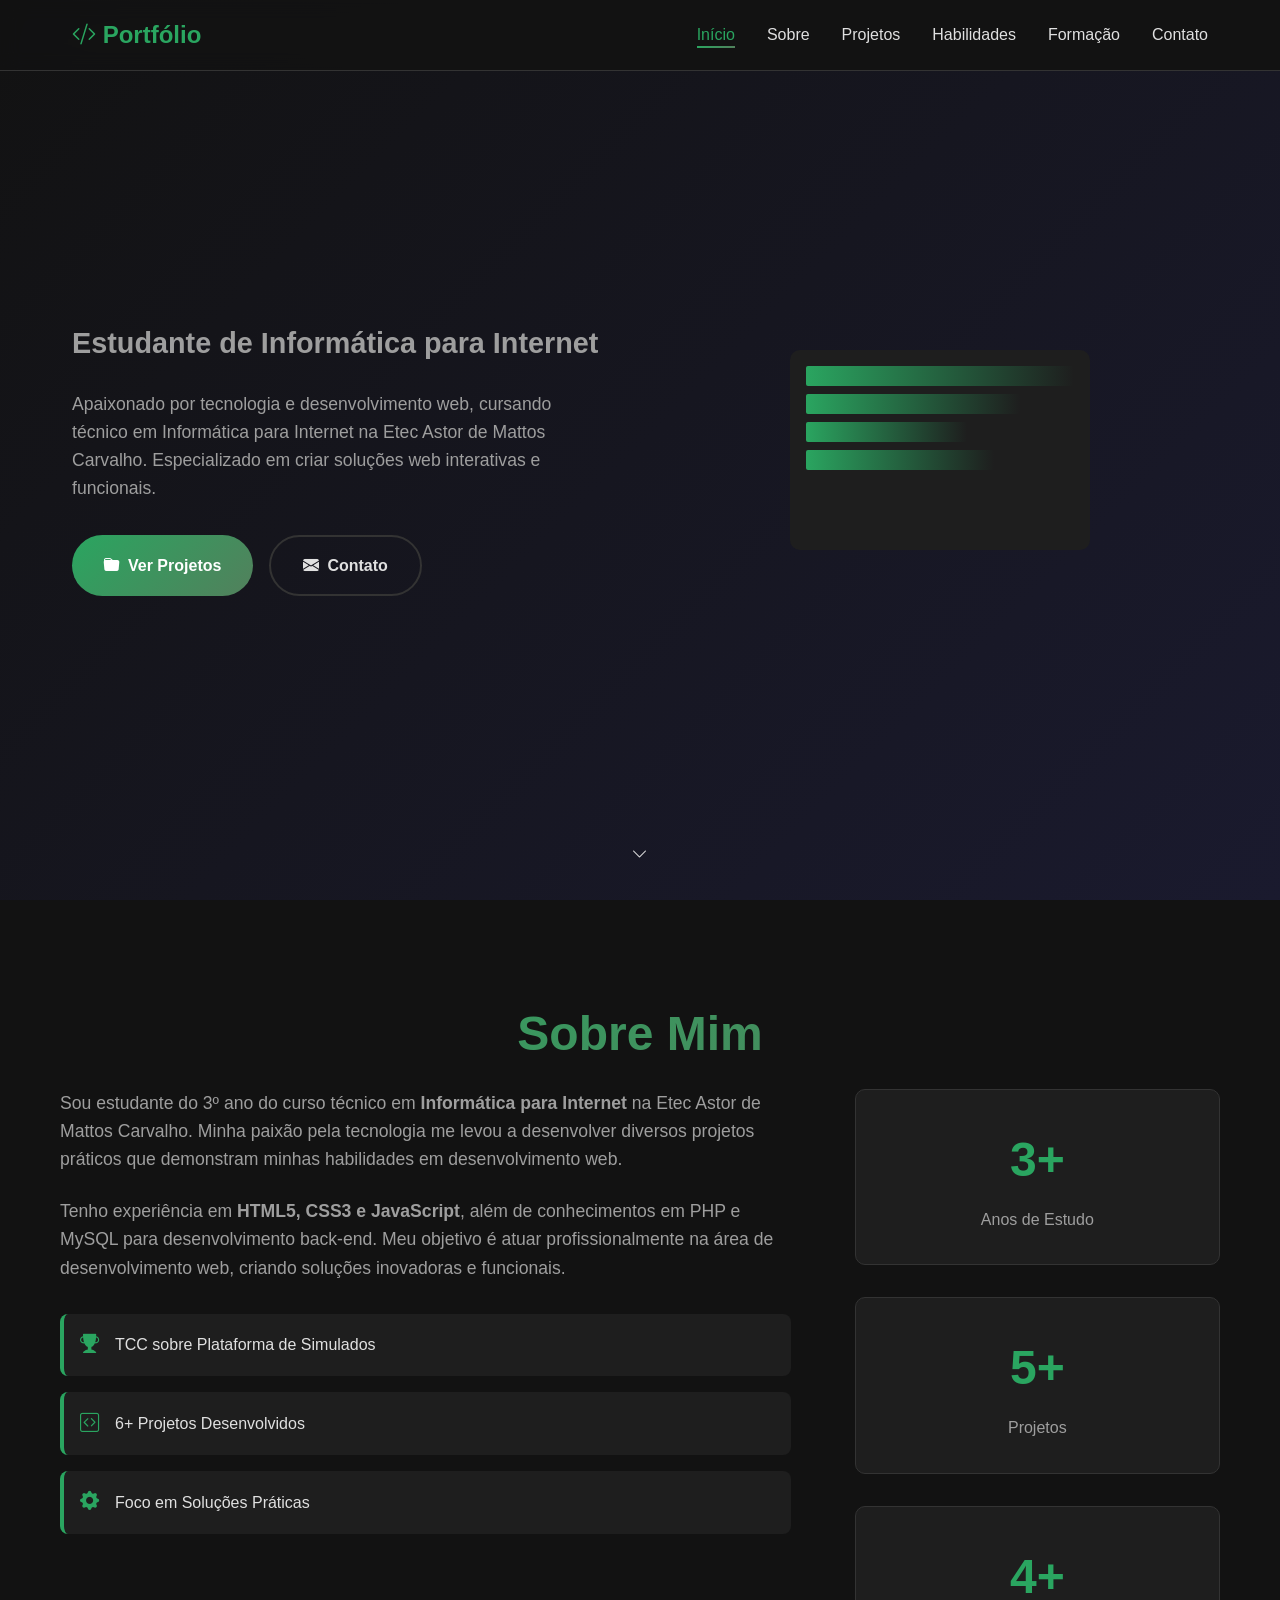
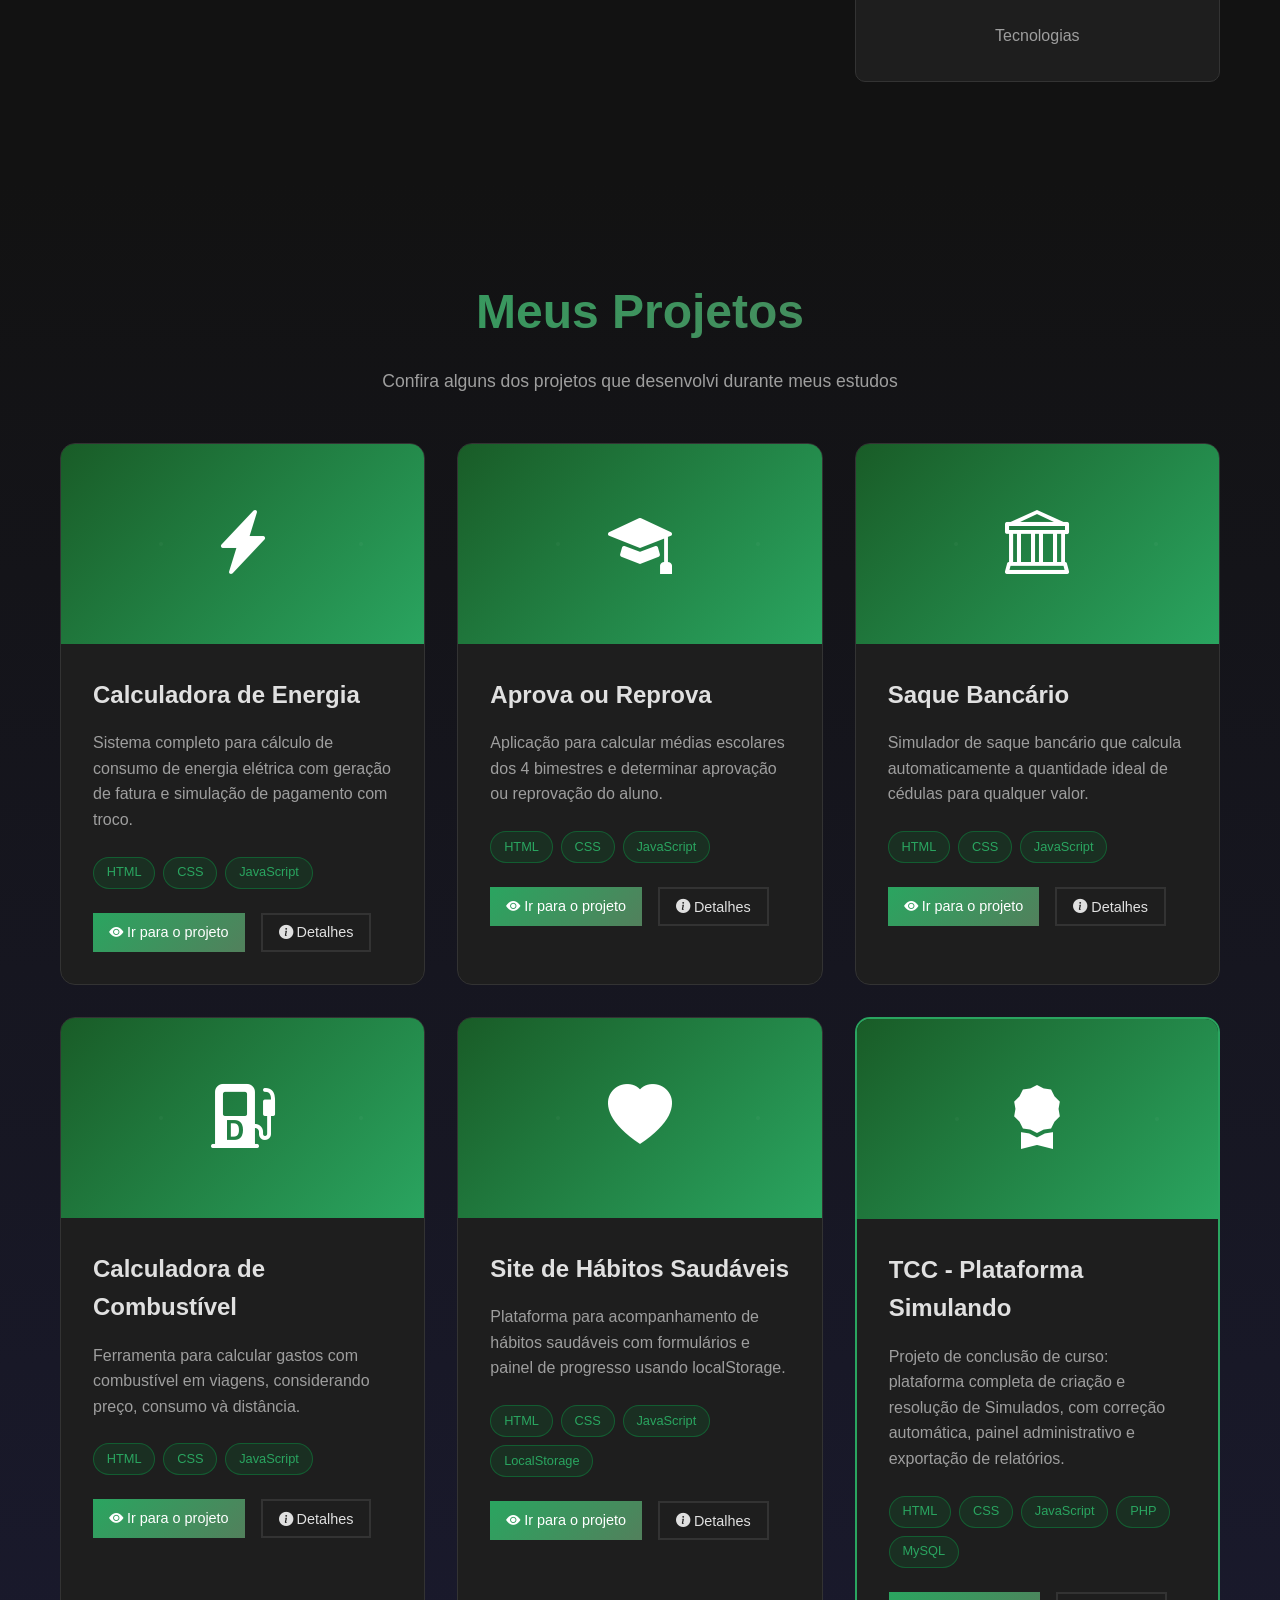
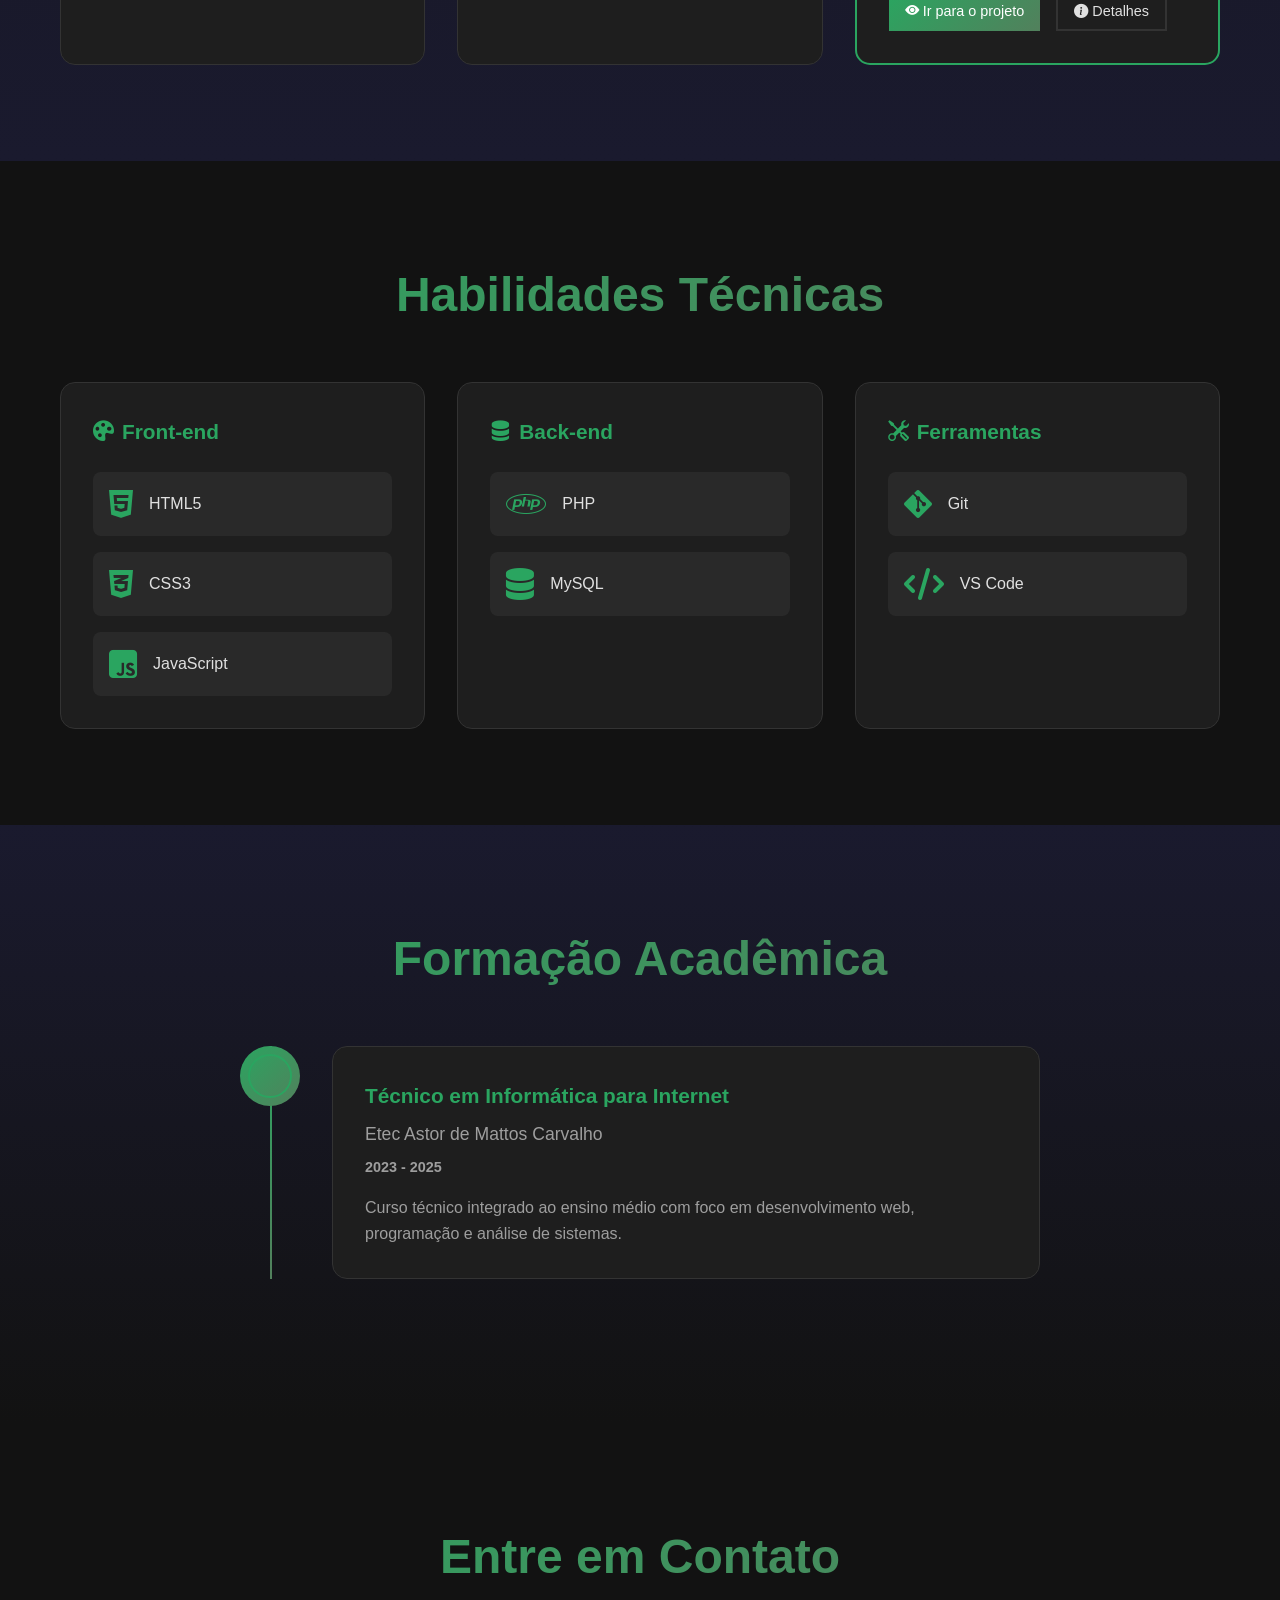
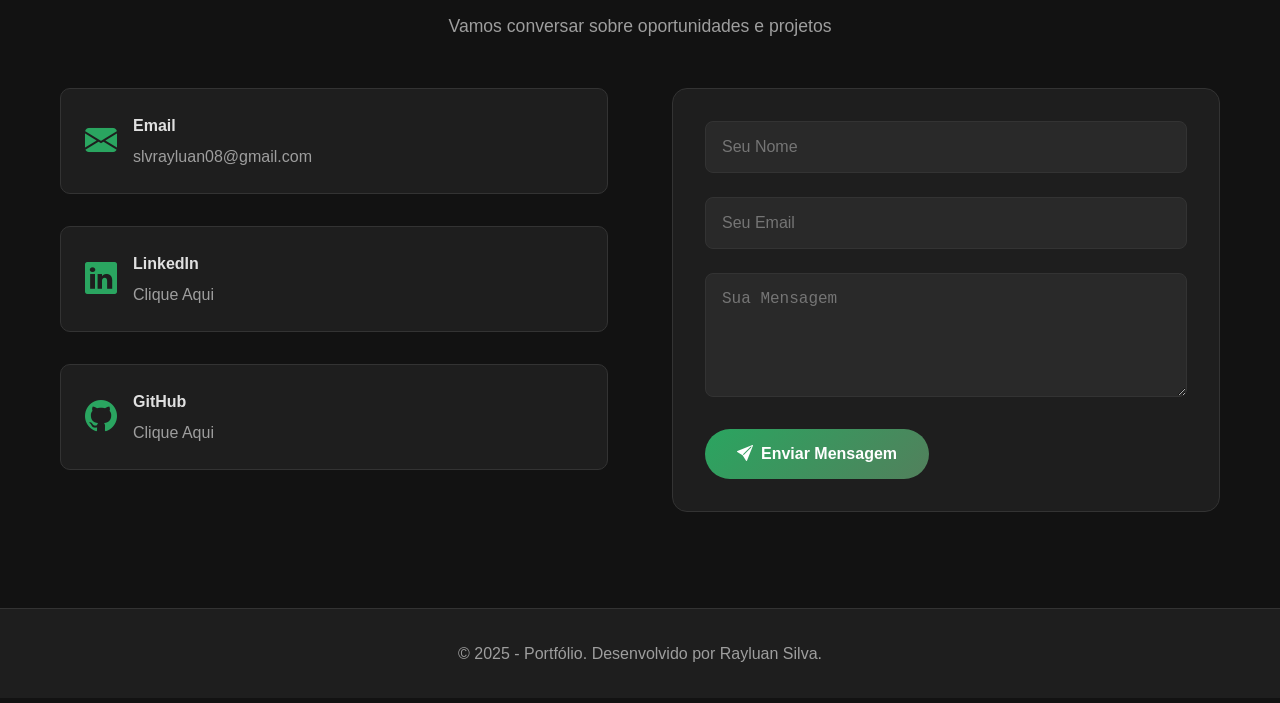
==== index.html @ 18b3286a "Add files via upload" ====
<!DOCTYPE html>
<html lang="pt-br">
<head>
    <meta charset="UTF-8">
    <meta name="viewport" content="width=device-width, initial-scale=1.0">
    <title>Meu Portfólio | Desenvolvedor Front-end</title>
    <link rel="stylesheet" href="https://cdnjs.cloudflare.com/ajax/libs/font-awesome/6.4.0/css/all.min.css">
    <link rel="stylesheet" href="https://cdn.jsdelivr.net/npm/bootstrap-icons@1.11.1/font/bootstrap-icons.css">
    <link rel="stylesheet" href="styles/styles.css">
</head>
<body>
    <header class="header">
        <nav class="nav">
            <div class="nav-brand">
                <h2><i class="bi bi-code-slash"></i> Portfólio</h2>
            </div>
            <ul class="nav-menu">
                <li><a href="#home" class="nav-link">Início</a></li>
                <li><a href="#about" class="nav-link">Sobre</a></li>
                <li><a href="#projects" class="nav-link">Projetos</a></li>
                <li><a href="#skills" class="nav-link">Habilidades</a></li>
                <li><a href="#education" class="nav-link">Formação</a></li>
                <li><a href="#contact" class="nav-link">Contato</a></li>
            </ul>
            <div class="hamburger">
                <span></span>
                <span></span>
                <span></span>
            </div>
        </nav>
    </header>

    <section id="home" class="hero">
        <div class="hero-content">
            <div class="hero-text">
                <h1 class="hero-title">
                    Olá, eu sou <span class="highlight">Rayluan Silva</span>
                </h1>
                <h2 class="hero-subtitle">Estudante de Informática para Internet</h2>
                <p class="hero-description">
                    Apaixonado por tecnologia e desenvolvimento web, cursando técnico em 
                    Informática para Internet na Etec Astor de Mattos Carvalho. 
                    Especializado em criar soluções web interativas e funcionais.
                </p>
                <div class="hero-buttons">
                    <a href="#projects" class="btn btn-primary">
                        <i class="bi bi-folder-fill"></i> Ver Projetos
                    </a>
                    <a href="#contact" class="btn btn-secondary">
                        <i class="bi bi-envelope-fill"></i> Contato
                    </a>
                </div>
            </div>
            <div class="hero-image">
                <div class="code-animation">
                    <div class="code-line"></div>
                    <div class="code-line"></div>
                    <div class="code-line"></div>
                    <div class="code-line"></div>
                </div>
            </div>
        </div>
        <div class="scroll-indicator">
            <i class="bi bi-chevron-down"></i>
        </div>
    </section>

    <section id="about" class="about">
        <div class="container">
            <h2 class="section-title">Sobre Mim</h2>
            <div class="about-content">
                <div class="about-text">
                    <p>
                        Sou estudante do 3º ano do curso técnico em <strong>Informática para Internet</strong> 
                        na Etec Astor de Mattos Carvalho. Minha paixão pela tecnologia me levou a desenvolver 
                        diversos projetos práticos que demonstram minhas habilidades em desenvolvimento web.
                    </p>
                    <p>
                        Tenho experiência em <strong>HTML5, CSS3 e JavaScript</strong>, além de conhecimentos 
                        em PHP e MySQL para desenvolvimento back-end. Meu objetivo é atuar profissionalmente 
                        na área de desenvolvimento web, criando soluções inovadoras e funcionais.
                    </p>
                    <div class="about-highlights">
                        <div class="highlight-item">
                            <i class="bi bi-trophy-fill"></i>
                            <span>TCC sobre Plataforma de Simulados</span>
                        </div>
                        <div class="highlight-item">
                            <i class="bi bi-code-square"></i>
                            <span>6+ Projetos Desenvolvidos</span>
                        </div>
                        <div class="highlight-item">
                            <i class="bi bi-gear-fill"></i>
                            <span>Foco em Soluções Práticas</span>
                        </div>
                    </div>
                </div>
                <div class="about-stats">
                    <div class="stat-item">
                        <h3>3+</h3>
                        <p>Anos de Estudo</p>
                    </div>
                    <div class="stat-item">
                        <h3>6+</h3>
                        <p>Projetos</p>
                    </div>
                    <div class="stat-item">
                        <h3>5+</h3>
                        <p>Tecnologias</p>
                    </div>
                </div>
            </div>
        </div>
    </section>

    <section id="projects" class="projects">
        <div class="container">
            <h2 class="section-title">Meus Projetos</h2>
            <p class="section-subtitle">Confira alguns dos projetos que desenvolvi durante meus estudos</p>
            
            <div class="projects-grid">
                <div class="project-card" data-project="energia">
                    <div class="project-image">
                        <i class="bi bi-lightning-charge-fill project-icon"></i>
                    </div>
                    <div class="project-content">
                        <h3>Calculadora de Energia</h3>
                        <p>Sistema completo para cálculo de consumo de energia elétrica com geração de fatura e simulação de pagamento com troco.</p>
                        <div class="project-tech">
                            <span class="tech-tag">HTML</span>
                            <span class="tech-tag">CSS</span>
                            <span class="tech-tag">JavaScript</span>
                        </div>
                        <div class="project-buttons">
                            <a href="sites/CalculoEnergia.html" target="_blank" class="btn-small btn-primary">
                                <i class="bi bi-eye-fill"></i> Ir para o projeto
                            </a>
                            <button class="btn-small btn-secondary" onclick="openModal('energia')">
                                <i class="bi bi-info-circle-fill"></i> Detalhes
                            </button>
                        </div>
                    </div>
                </div>

                <div class="project-card" data-project="aprova">
                    <div class="project-image">
                        <i class="bi bi-mortarboard-fill project-icon"></i>
                    </div>
                    <div class="project-content">
                        <h3>Aprova ou Reprova</h3>
                        <p>Aplicação para calcular médias escolares dos 4 bimestres e determinar aprovação ou reprovação do aluno.</p>
                        <div class="project-tech">
                            <span class="tech-tag">HTML</span>
                            <span class="tech-tag">CSS</span>
                            <span class="tech-tag">JavaScript</span>
                        </div>
                        <div class="project-buttons">
                            <a href="sites/AprovaouReprova.html" target="_blank" class="btn-small btn-primary">
                                <i class="bi bi-eye-fill"></i> Ir para o projeto
                            </a>
                            <button class="btn-small btn-secondary" onclick="openModal('aprova')">
                                <i class="bi bi-info-circle-fill"></i> Detalhes
                            </button>
                        </div>
                    </div>
                </div>

                <div class="project-card" data-project="saque">
                    <div class="project-image">
                        <i class="bi bi-bank project-icon"></i>
                    </div>
                    <div class="project-content">
                        <h3>Saque Bancário</h3>
                        <p>Simulador de saque bancário que calcula automaticamente a quantidade ideal de cédulas para qualquer valor.</p>
                        <div class="project-tech">
                            <span class="tech-tag">HTML</span>
                            <span class="tech-tag">CSS</span>
                            <span class="tech-tag">JavaScript</span>
                        </div>
                        <div class="project-buttons">
                            <a href="sites/SaqueBancario.html" target="_blank" class="btn-small btn-primary">
                                <i class="bi bi-eye-fill"></i> Ir para o projeto
                            </a>
                            <button class="btn-small btn-secondary" onclick="openModal('saque')">
                                <i class="bi bi-info-circle-fill"></i> Detalhes
                            </button>
                        </div>
                    </div>
                </div>

                <div class="project-card" data-project="combustivel">
                    <div class="project-image">
                        <i class="bi bi-fuel-pump-diesel-fill project-icon"></i>
                    </div>
                    <div class="project-content">
                        <h3>Calculadora de Combustível</h3>
                        <p>Ferramenta para calcular gastos com combustível em viagens, considerando preço, consumo và distância.</p>
                        <div class="project-tech">
                            <span class="tech-tag">HTML</span>
                            <span class="tech-tag">CSS</span>
                            <span class="tech-tag">JavaScript</span>
                        </div>
                        <div class="project-buttons">
                            <a href="sites/CalculadoraCombustível.html" target="_blank" class="btn-small btn-primary">
                                <i class="bi bi-eye-fill"></i> Ir para o projeto
                            </a>
                            <button class="btn-small btn-secondary" onclick="openModal('combustivel')">
                                <i class="bi bi-info-circle-fill"></i> Detalhes
                            </button>
                        </div>
                    </div>
                </div>

                <div class="project-card" data-project="habitos">
                    <div class="project-image">
                        <i class="bi bi-heart-fill project-icon"></i>
                    </div>
                    <div class="project-content">
                        <h3>Site de Hábitos Saudáveis</h3>
                        <p>Plataforma para acompanhamento de hábitos saudáveis com formulários e painel de progresso usando localStorage.</p>
                        <div class="project-tech">
                            <span class="tech-tag">HTML</span>
                            <span class="tech-tag">CSS</span>
                            <span class="tech-tag">JavaScript</span>
                            <span class="tech-tag">LocalStorage</span>
                        </div>
                        <div class="project-buttons">
                            <a href="sites/habitos/inicio.html" target="_blank" class="btn-small btn-primary">
                                <i class="bi bi-eye-fill"></i> Ir para o projeto
                            </a>
                            <button class="btn-small btn-secondary" onclick="openModal('habitos')">
                                <i class="bi bi-info-circle-fill"></i> Detalhes
                            </button>
                        </div>
                    </div>
                </div>

                <div class="project-card featured" data-project="tcc">
                    <div class="project-image">
                        <i class="bi bi-award-fill project-icon"></i>
                    </div>
                    <div class="project-content">
                        <h3>TCC - Plataforma Simulando</h3>
                        <p>Projeto de conclusão de curso:  plataforma completa de criação e resolução de Simulados, com correção automática, painel administrativo e exportação de relatórios.</p>
                        <div class="project-tech">
                            <span class="tech-tag">HTML</span>
                            <span class="tech-tag">CSS</span>
                            <span class="tech-tag">JavaScript</span>
                            <span class="tech-tag">PHP</span>
                            <span class="tech-tag">MySQL</span>
                        </div>
                        <div class="project-buttons">
                             <a href="https://simulando.byethost15.com/" target="_blank" class="btn-small btn-primary">
                                <i class="bi bi-eye-fill"></i> Ir para o projeto
                            </a>
                            <button class="btn-small btn-secondary" onclick="openModal('tcc')">
                                <i class="bi bi-info-circle-fill"></i> Detalhes
                            </button>
                        </div>
                    </div>
                </div>
            </div>
        </div>
    </section>

    <section id="skills" class="skills">
        <div class="container">
            <h2 class="section-title">Habilidades Técnicas</h2>
            <div class="skills-grid">
                <div class="skill-category">
                    <h3><i class="bi bi-palette-fill"></i> Front-end</h3>
                    <div class="skill-items">
                        <div class="skill-item">
                            <i class="fab fa-html5"></i>
                            <span>HTML5</span>
                        </div>
                        <div class="skill-item">
                            <i class="fab fa-css3-alt"></i>
                            <span>CSS3</span>
                        </div>
                        <div class="skill-item">
                            <i class="fab fa-js-square"></i>
                            <span>JavaScript</span>
                        </div>
                    </div>
                </div>
                
                <div class="skill-category">
                    <h3><i class="bi bi-server"></i> Back-end</h3>
                    <div class="skill-items">
                        <div class="skill-item">
                            <i class="fab fa-php"></i>
                            <span>PHP</span>
                        </div>
                        <div class="skill-item">
                            <i class="fas fa-database"></i>
                            <span>MySQL</span>
                        </div>
                    </div>
                </div>
                
                <div class="skill-category">
                    <h3><i class="bi bi-tools"></i> Ferramentas</h3>
                    <div class="skill-items">
                        <div class="skill-item">
                            <i class="fab fa-git-alt"></i>
                            <span>Git</span>
                        </div>
                        <div class="skill-item">
                            <i class="fas fa-code"></i>
                            <span>VS Code</span>
                        </div>
                    </div>
                </div>
                
            </div>
        </div>
    </section>

    <section id="education" class="education">
        <div class="container">
            <h2 class="section-title">Formação Acadêmica</h2>
            <div class="education-timeline">
                <div class="timeline-item">
                    <div class="timeline-marker"></div>
                    <div class="timeline-content">
                        <h3>Técnico em Informática para Internet</h3>
                        <h4>Etec Astor de Mattos Carvalho</h4>
                        <p class="timeline-date">2023 - 2025</p>
                        <p>Curso técnico integrado ao ensino médio com foco em desenvolvimento web, programação e análise de sistemas.</p>
                    </div>
                </div>
            </div>
        </div>
    </section>

    <section id="contact" class="contact">
        <div class="container">
            <h2 class="section-title">Entre em Contato</h2>
            <p class="section-subtitle">Vamos conversar sobre oportunidades e projetos</p>
            
            <div class="contact-content">
                <div class="contact-info">
                    <div class="contact-item">
                        <i class="bi bi-envelope-fill"></i>
                        <div>
                            <h4>Email</h4>
                            <p>slvrayluan08@gmail.com</p>
                        </div>
                    </div>
                    <div class="contact-item">
                        <i class="bi bi-linkedin"></i>
                        <div>
                            <h4>LinkedIn</h4>
                            <p><a href="https://www.linkedin.com/in/rayluan-silva-6a4754375?utm_source=share&utm_campaign=share_via&utm_content=profile&utm_medium=android_app">Clique Aqui</a></p>
                        </div>
                    </div>
                    <div class="contact-item">
                        <i class="bi bi-github"></i>
                        <div>
                            <h4>GitHub</h4>
                            <p><a href="https://github.com/RayluanSilva">Clique Aqui</a></p>
                        </div>
                    </div>
                </div>
                
                <form class="contact-form" id="contactForm">
                    <div class="form-group">
                        <input type="text" id="name" name="name" placeholder="Seu Nome" required>
                    </div>
                    <div class="form-group">
                        <input type="email" id="email" name="email" placeholder="Seu Email" required>
                    </div>
                    <div class="form-group">
                        <textarea id="message" name="message" rows="5" placeholder="Sua Mensagem" required></textarea>
                    </div>
                    <button type="submit" class="btn btn-primary">
                        <i class="bi bi-send-fill"></i> Enviar Mensagem
                    </button>
                </form>
            </div>
        </div>
    </section>

    <footer class="footer">
        <div class="container">
            <p>&copy; 2025 - Portfólio. Desenvolvido por Rayluan Silva.</p>
        </div>
    </footer>

    <div id="projectModal" class="modal">
        <div class="modal-content">
            <span class="close">&times;</span>
            <div id="modalBody"></div>
        </div>
    </div>

    <script src="script/script.js"></script>
</body>
</html>
---- styles/styles.css ----
:root {
    --primary: #2aa560;
    --primary-dark: #195c27;
    --primary-light: #52805c;
    --secondary: #1e1e1e;
    --background: #121212;
    --card: #1e1e1e;
    --text: #e0e0e0;
    --text-light: #9e9e9e;
    --border: #333333;
    --gradient: linear-gradient(135deg, var(--primary), var(--primary-light));
    --shadow: 0 8px 30px rgba(0,0,0,0.3);
    --transition: all 0.3s ease;
}

* {
    margin: 0;
    padding: 0;
    box-sizing: border-box;
}

html {
    scroll-behavior: smooth;
}

body {
    font-family: 'Segoe UI', Tahoma, Geneva, Verdana, sans-serif;
    background-color: var(--background);
    color: var(--text);
    line-height: 1.6;
    overflow-x: hidden;
}

.container {
    max-width: 1200px;
    margin: 0 auto;
    padding: 0 20px;
}

.header {
    position: fixed;
    top: 0;
    width: 100%;
    background: rgba(18, 18, 18, 0.95);
    backdrop-filter: blur(10px);
    z-index: 1000;
    border-bottom: 1px solid var(--border);
}

.nav {
    display: flex;
    justify-content: space-between;
    align-items: center;
    padding: 1rem 2rem;
    max-width: 1200px;
    margin: 0 auto;
}

.nav-brand h2 {
    color: var(--primary);
    font-size: 1.5rem;
}

.nav-menu {
    display: flex;
    list-style: none;
    gap: 2rem;
}

.nav-link {
    color: var(--text);
    text-decoration: none;
    font-weight: 500;
    transition: var(--transition);
    position: relative;
}

.nav-link:hover {
    color: var(--primary);
}

.nav-link::after {
    content: '';
    position: absolute;
    bottom: -5px;
    left: 0;
    width: 0;
    height: 2px;
    background: var(--gradient);
    transition: var(--transition);
}

.nav-link:hover::after {
    width: 100%;
}

.hamburger {
    display: none;
    flex-direction: column;
    cursor: pointer;
}

.hamburger span {
    width: 25px;
    height: 3px;
    background: var(--text);
    margin: 3px 0;
    transition: var(--transition);
}

.hero {
    min-height: 100vh;
    display: flex;
    align-items: center;
    justify-content: center;
    position: relative;
    background: linear-gradient(135deg, var(--background) 0%, #1a1a2e 100%);
}

.hero-content {
    display: grid;
    grid-template-columns: 1fr 1fr;
    gap: 4rem;
    align-items: center;
    max-width: 1200px;
    padding: 0 2rem;
}

.hero-title {
    font-size: clamp(2.5rem, 5vw, 4rem);
    font-weight: 700;
    margin-bottom: 1rem;
    line-height: 1.2;
}

.highlight {
    background: var(--gradient);
    -webkit-background-clip: text;
    -webkit-text-fill-color: transparent;
    background-clip: text;
}

.hero-subtitle {
    font-size: clamp(1.2rem, 3vw, 1.8rem);
    color: var(--text-light);
    margin-bottom: 1.5rem;
}

.hero-description {
    font-size: 1.1rem;
    color: var(--text-light);
    margin-bottom: 2rem;
    line-height: 1.6;
}

.hero-buttons {
    display: flex;
    gap: 1rem;
    flex-wrap: wrap;
}

.btn {
    display: inline-flex;
    align-items: center;
    gap: 0.5rem;
    padding: 1rem 2rem;
    text-decoration: none;
    border-radius: 50px;
    font-weight: 600;
    transition: var(--transition);
    border: none;
    cursor: pointer;
    font-size: 1rem;
}

.btn-primary {
    background: var(--gradient);
    color: white;
}

.btn-primary:hover {
    transform: translateY(-3px);
    box-shadow: var(--shadow);
}

.btn-secondary {
    background: transparent;
    color: var(--text);
    border: 2px solid var(--border);
}

.btn-secondary:hover {
    border-color: var(--primary);
    color: var(--primary);
}

.hero-image {
    display: flex;
    justify-content: center;
    align-items: center;
}

.code-animation {
    width: 300px;
    height: 200px;
    background: var(--card);
    border-radius: 10px;
    padding: 1rem;
    position: relative;
    overflow: hidden;
}

.code-line {
    height: 20px;
    background: linear-gradient(90deg, var(--primary) 0%, transparent 100%);
    margin-bottom: 0.5rem;
    border-radius: 2px;
    animation: typing 2s infinite;
}

.code-line:nth-child(2) {
    width: 80%;
    animation-delay: 0.5s;
}

.code-line:nth-child(3) {
    width: 60%;
    animation-delay: 1s;
}

.code-line:nth-child(4) {
    width: 70%;
    animation-delay: 1.5s;
}

@keyframes typing {
    0% { width: 0%; }
    50% { width: 100%; }
    100% { width: 100%; }
}

.scroll-indicator {
    position: absolute;
    bottom: 2rem;
    left: 50%;
    transform: translateX(-50%);
    animation: bounce 2s infinite;
}

@keyframes bounce {
    0%, 20%, 50%, 80%, 100% {
        transform: translateX(-50%) translateY(0);
    }
    40% {
        transform: translateX(-50%) translateY(-10px);
    }
    60% {
        transform: translateX(-50%) translateY(-5px);
    }
}

.section-title {
    font-size: clamp(2rem, 5vw, 3rem);
    text-align: center;
    margin-bottom: 1rem;
    background: var(--gradient);
    -webkit-background-clip: text;
    -webkit-text-fill-color: transparent;
    background-clip: text;
}

.section-subtitle {
    text-align: center;
    color: var(--text-light);
    margin-bottom: 3rem;
    font-size: 1.1rem;
}

.about {
    padding: 6rem 0;
    background: var(--background);
}

.about-content {
    display: grid;
    grid-template-columns: 2fr 1fr;
    gap: 4rem;
    align-items: start;
}

.about-text p {
    margin-bottom: 1.5rem;
    font-size: 1.1rem;
    color: var(--text-light);
    line-height: 1.6;
}

.about-highlights {
    margin-top: 2rem;
}

.highlight-item {
    display: flex;
    align-items: center;
    gap: 1rem;
    margin-bottom: 1rem;
    padding: 1rem;
    background: var(--card);
    border-radius: 8px;
    border-left: 4px solid var(--primary);
}

.highlight-item i {
    color: var(--primary);
    font-size: 1.2rem;
}

.about-stats {
    display: grid;
    gap: 2rem;
}

.stat-item {
    text-align: center;
    padding: 2rem;
    background: var(--card);
    border-radius: 10px;
    border: 1px solid var(--border);
}

.stat-item h3 {
    font-size: 3rem;
    font-weight: 700;
    color: var(--primary);
    margin-bottom: 0.5rem;
}

.stat-item p {
    color: var(--text-light);
    font-weight: 500;
}

.projects {
    padding: 6rem 0;
    background: linear-gradient(to bottom, var(--background) 0%, #1a1a2e 100%);
}

.projects-grid {
    display: grid;
    grid-template-columns: repeat(auto-fit, minmax(350px, 1fr));
    gap: 2rem;
    margin-top: 3rem;
}

.project-card {
    background: var(--card);
    border-radius: 15px;
    overflow: hidden;
    transition: var(--transition);
    border: 1px solid var(--border);
}

.project-card:hover {
    transform: translateY(-10px);
    box-shadow: var(--shadow);
    border-color: var(--primary);
}

.project-card.featured {
    border: 2px solid var(--primary);
    position: relative;
}

.project-card.featured::before {
    content: '⭐ Destaque';
    position: absolute;
    top: 1rem;
    right: 1rem;
    background: var(--primary);
    color: white;
    padding: 0.5rem 1rem;
    border-radius: 20px;
    font-size: 0.8rem;
    font-weight: 600;
}

.project-image {
    height: 200px;
    background: linear-gradient(135deg, var(--primary-dark) 0%, var(--primary) 100%);
    display: flex;
    align-items: center;
    justify-content: center;
    position: relative;
    overflow: hidden;
}

.project-icon {
    font-size: 4rem;
    color: white;
    z-index: 2;
}

.project-image::before {
    content: '';
    position: absolute;
    top: 0;
    left: 0;
    right: 0;
    bottom: 0;
    background: url('data:image/svg+xml,<svg xmlns="http://www.w3.org/2000/svg" viewBox="0 0 100 100"><defs><pattern id="grain" width="100" height="100" patternUnits="userSpaceOnUse"><circle cx="50" cy="50" r="1" fill="rgba(255,255,255,0.1)"/></pattern></defs><rect width="100" height="100" fill="url(%23grain)"/></svg>');
    opacity: 0.3;
}

.project-content {
    padding: 2rem;
}

.project-content h3 {
    font-size: 1.5rem;
    margin-bottom: 1rem;
    color: var(--text);
}

.project-content p {
    color: var(--text-light);
    margin-bottom: 1.5rem;
    line-height: 1.6;
}

.project-tech {
    display: flex;
    flex-wrap: wrap;
    gap: 0.5rem;
    margin-bottom: 1.5rem;
}

.tech-tag {
    background: rgba(0, 200, 83, 0.1);
    color: var(--primary);
    padding: 0.3rem 0.8rem;
    border-radius: 20px;
    font-size: 0.8rem;
    font-weight: 500;
    border: 1px solid rgba(0, 200, 83, 0.3);
}

.project-buttons {
    display: flex;
    gap: 1rem;
}

.project-buttons a{
    text-decoration: none;
}

.btn-small {
    padding: 0.5rem 1rem;
    font-size: 0.9rem;
}

.skills {
    padding: 6rem 0;
    background: var(--background);
}

.skills-grid {
    display: grid;
    grid-template-columns: repeat(auto-fit, minmax(300px, 1fr));
    gap: 2rem;
    margin-top: 3rem;
}

.skill-category {
    background: var(--card);
    padding: 2rem;
    border-radius: 15px;
    border: 1px solid var(--border);
}

.skill-category h3 {
    font-size: 1.3rem;
    margin-bottom: 1.5rem;
    color: var(--primary);
    display: flex;
    align-items: center;
    gap: 0.5rem;
}

.skill-items {
    display: flex;
    flex-direction: column;
    gap: 1rem;
}

.skill-item {
    display: flex;
    align-items: center;
    gap: 1rem;
    padding: 1rem;
    background: rgba(255, 255, 255, 0.05);
    border-radius: 8px;
    transition: var(--transition);
}

.skill-item:hover {
    background: rgba(0, 200, 83, 0.1);
    transform: translateX(5px);
}

.skill-item i {
    font-size: 2rem;
    color: var(--primary);
}

.skill-item span {
    font-weight: 500;
    color: var(--text);
}

.education {
    padding: 6rem 0;
    background: linear-gradient(to bottom, #1a1a2e 0%, var(--background) 100%);
}

.education-timeline {
    max-width: 800px;
    margin: 3rem auto 0;
    position: relative;
}

.education-timeline::before {
    content: '';
    position: absolute;
    left: 30px;
    top: 0;
    bottom: 0;
    width: 2px;
    background: var(--gradient);
}

.timeline-item {
    display: flex;
    margin-bottom: 3rem;
    position: relative;
}

.timeline-marker {
    width: 60px;
    height: 60px;
    border-radius: 50%;
    background: var(--gradient);
    display: flex;
    align-items: center;
    justify-content: center;
    margin-right: 2rem;
    flex-shrink: 0;
    position: relative;
    z-index: 2;
}

.timeline-marker::before {
    content: '';
    position: absolute;
    width: 40px;
    height: 40px;
    border: 2px solid var(--primary);
    border-radius: 50%;
    animation: pulse 2s infinite;
}

@keyframes pulse {
    0% {
        transform: scale(1);
        opacity: 1;
    }
    100% {
        transform: scale(1.5);
        opacity: 0;
    }
}

.timeline-content {
    background: var(--card);
    padding: 2rem;
    border-radius: 15px;
    flex: 1;
    border: 1px solid var(--border);
}

.timeline-content h3 {
    font-size: 1.3rem;
    margin-bottom: 0.5rem;
    color: var(--primary);
}

.timeline-content h4 {
    font-size: 1.1rem;
    color: var(--text-light);
    margin-bottom: 0.5rem;
    font-weight: 500;
}

.timeline-date {
    color: var(--primary-light);
    font-weight: 600;
    margin-bottom: 1rem;
    font-size: 0.9rem;
}

.timeline-content p {
    color: var(--text-light);
    line-height: 1.6;
}

.contact {
    padding: 6rem 0;
    background: var(--background);
}

.contact-content {
    display: grid;
    grid-template-columns: 1fr 1fr;
    gap: 4rem;
    margin-top: 3rem;
}

.contact-info {
    display: flex;
    flex-direction: column;
    gap: 2rem;
}

.contact-item {
    display: flex;
    align-items: center;
    gap: 1rem;
    padding: 1.5rem;
    background: var(--card);
    border-radius: 10px;
    border: 1px solid var(--border);
    transition: var(--transition);
}

.contact-item:hover {
    border-color: var(--primary);
    transform: translateX(5px);
}

.contact-item i {
    font-size: 2rem;
    color: var(--primary);
}

.contact-item h4 {
    color: var(--text);
    margin-bottom: 0.3rem;
}

.contact-item p, .contact-item a {
    color: var(--text-light);
    text-decoration: none;
    transition: var(--transition);
}

.contact-item a:hover {
    color: var(--primary);
}

.contact-form {
    background: var(--card);
    padding: 2rem;
    border-radius: 15px;
    border: 1px solid var(--border);
}

.form-group {
    margin-bottom: 1.5rem;
}

.form-group input,
.form-group textarea {
    width: 100%;
    padding: 1rem;
    background: rgba(255, 255, 255, 0.05);
    border: 1px solid var(--border);
    border-radius: 8px;
    color: var(--text);
    font-size: 1rem;
    transition: var(--transition);
}

.form-group input:focus,
.form-group textarea:focus {
    outline: none;
    border-color: var(--primary);
    background: rgba(0, 200, 83, 0.05);
}

.form-group textarea {
    resize: vertical;
    min-height: 120px;
}

.footer {
    background: var(--secondary);
    padding: 2rem 0;
    text-align: center;
    border-top: 1px solid var(--border);
}

.footer p {
    color: var(--text-light);
}

.modal {
    display: none;
    position: fixed;
    z-index: 2000;
    left: 0;
    top: 0;
    width: 100%;
    height: 100%;
    background-color: rgba(0, 0, 0, 0.8);
    backdrop-filter: blur(5px);
}

.modal-content {
    background-color: var(--card);
    margin: 5% auto;
    padding: 2rem;
    border-radius: 15px;
    width: 90%;
    max-width: 700px;
    max-height: 80vh;
    overflow-y: auto;
    position: relative;
    border: 1px solid var(--border);
    animation: modalFadeIn 0.3s ease;
}

@keyframes modalFadeIn {
    from {
        opacity: 0;
        transform: translateY(-50px);
    }
    to {
        opacity: 1;
        transform: translateY(0);
    }
}

.close {
    position: absolute;
    top: 1rem;
    right: 1rem;
    color: var(--text-light);
    font-size: 2rem;
    font-weight: bold;
    cursor: pointer;
    transition: var(--transition);
}

.close:hover {
    color: var(--primary);
}

#modalBody h2 {
    color: var(--primary);
    margin-bottom: 1rem;
    font-size: 2rem;
}

@media (max-width: 768px) {
    .hamburger {
        display: flex;
    }
    
    .nav-menu {
        position: fixed;
        left: -100%;
        top: 70px;
        flex-direction: column;
        background-color: var(--card);
        width: 100%;
        text-align: center;
        transition: 0.3s;
        box-shadow: 0 10px 27px rgba(0, 0, 0, 0.05);
        padding: 2rem 0;
        gap: 0;
    }
    
    .nav-menu.active {
        left: 0;
    }
    
    .nav-link {
        display: block;
        padding: 1rem;
        width: 100%;
    }
    
    .hero-content {
        grid-template-columns: 1fr;
        text-align: center;
        gap: 2rem;
    }
    
    .hero-buttons {
        justify-content: center;
    }
    
    .about-content {
        grid-template-columns: 1fr;
        gap: 2rem;
    }
    
    .contact-content {
        grid-template-columns: 1fr;
        gap: 2rem;
    }
    
    .projects-grid {
        grid-template-columns: 1fr;
    }
    
    .project-buttons {
        flex-direction: column;
    }
    
    .hero-title {
        font-size: 2.5rem;
    }
    
    .hero-subtitle {
        font-size: 1.2rem;
    }
    
    .nav {
        padding: 1rem;
    }
    
    .container {
        padding: 0 1rem;
    }
    
    .modal-content {
        width: 95%;
        margin: 10% auto;
        padding: 1.5rem;
    }
}

@media (max-width: 480px) {
    .hero-title {
        font-size: 2rem;
    }
    
    .btn {
        padding: 0.8rem 1.5rem;
        font-size: 0.9rem;
    }
    
    .section-title {
        font-size: 2rem;
    }
    
    .stat-item h3 {
        font-size: 2rem;
    }
    
    .timeline-marker {
        width: 40px;
        height: 40px;
        margin-right: 1rem;
    }
    
    .timeline-content {
        padding: 1rem;
    }
}

.hamburger.active span:nth-child(1) {
    transform: rotate(45deg) translate(5px, 5px);
}

.hamburger.active span:nth-child(2) {
    opacity: 0;
}

.hamburger.active span:nth-child(3) {
    transform: rotate(-45deg) translate(7px, -6px);
}

.nav-link.active {
    color: var(--primary);
}

.nav-link.active::after {
    width: 100%;
}

::-webkit-scrollbar {
    width: 8px;
}

::-webkit-scrollbar-track {
    background: var(--background);
}

::-webkit-scrollbar-thumb {
    background: var(--primary);
    border-radius: 4px;
}

::-webkit-scrollbar-thumb:hover {
    background: var(--primary-light);
}
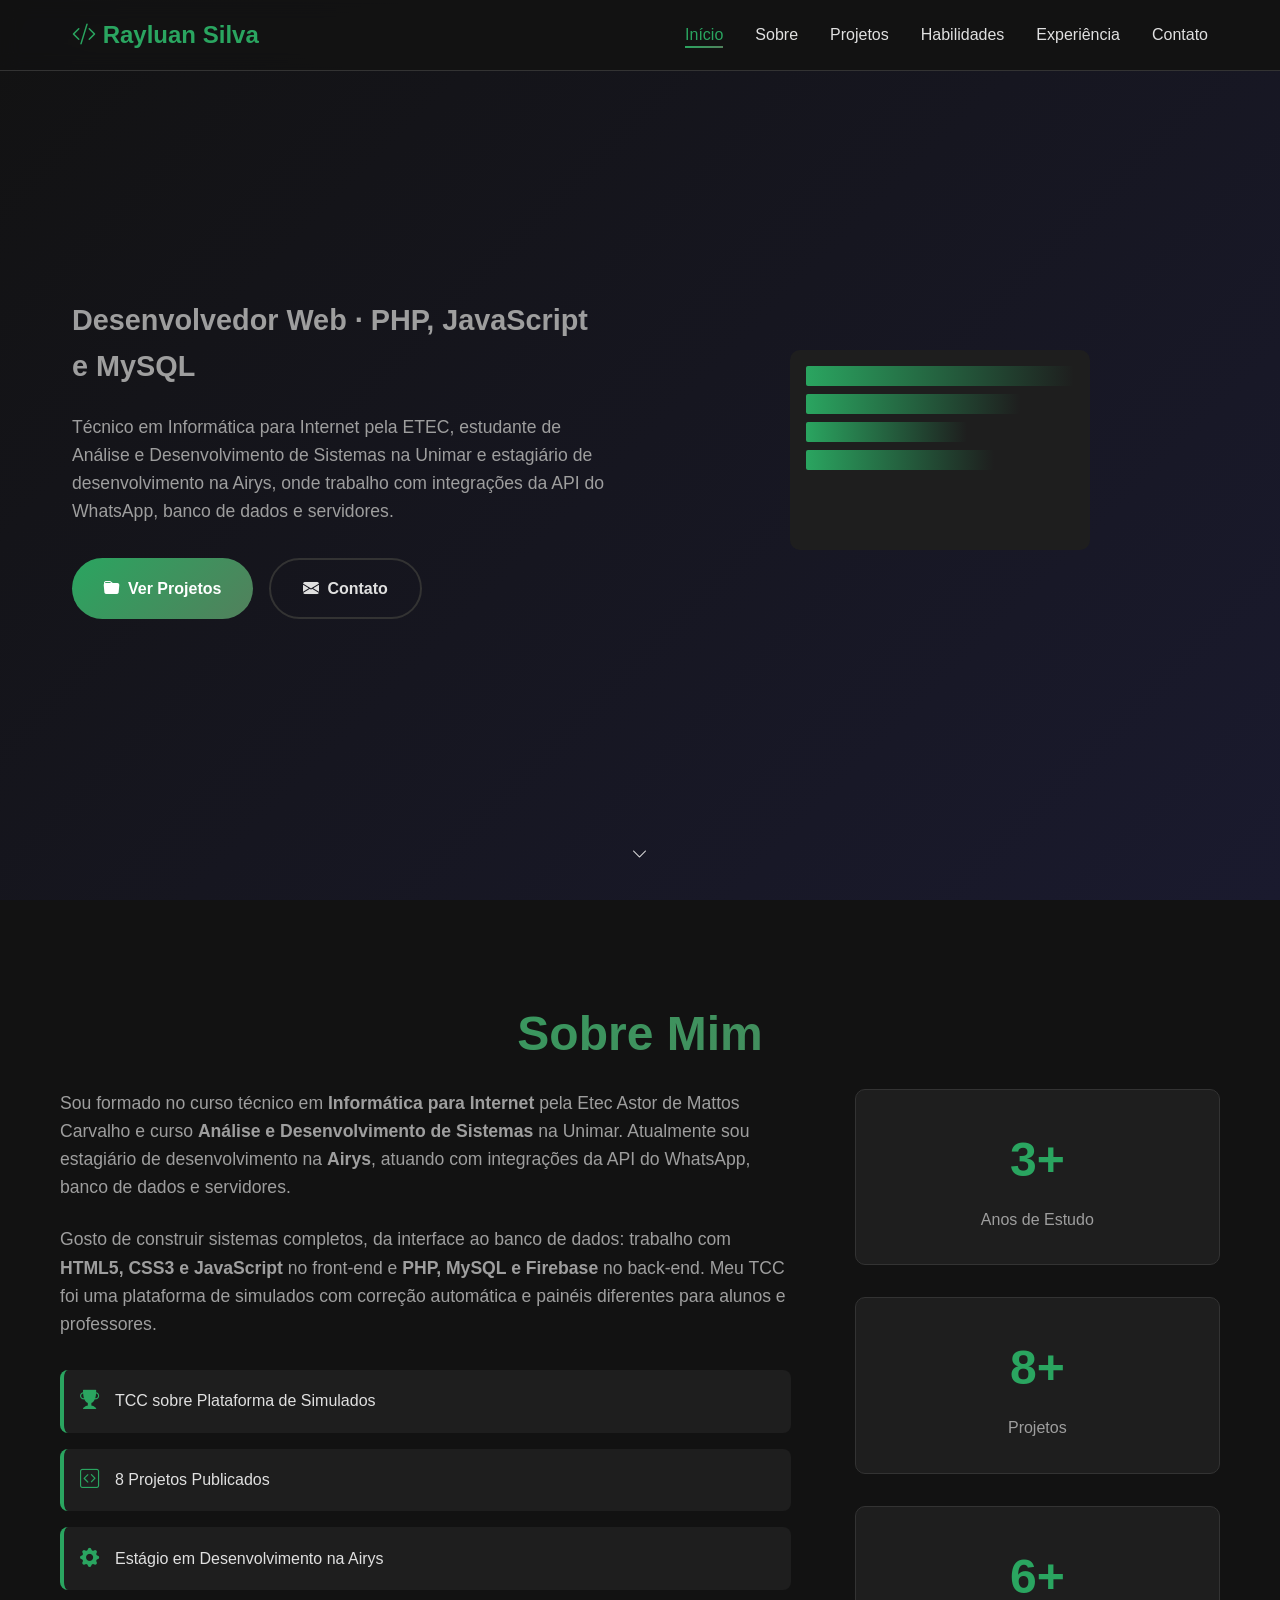
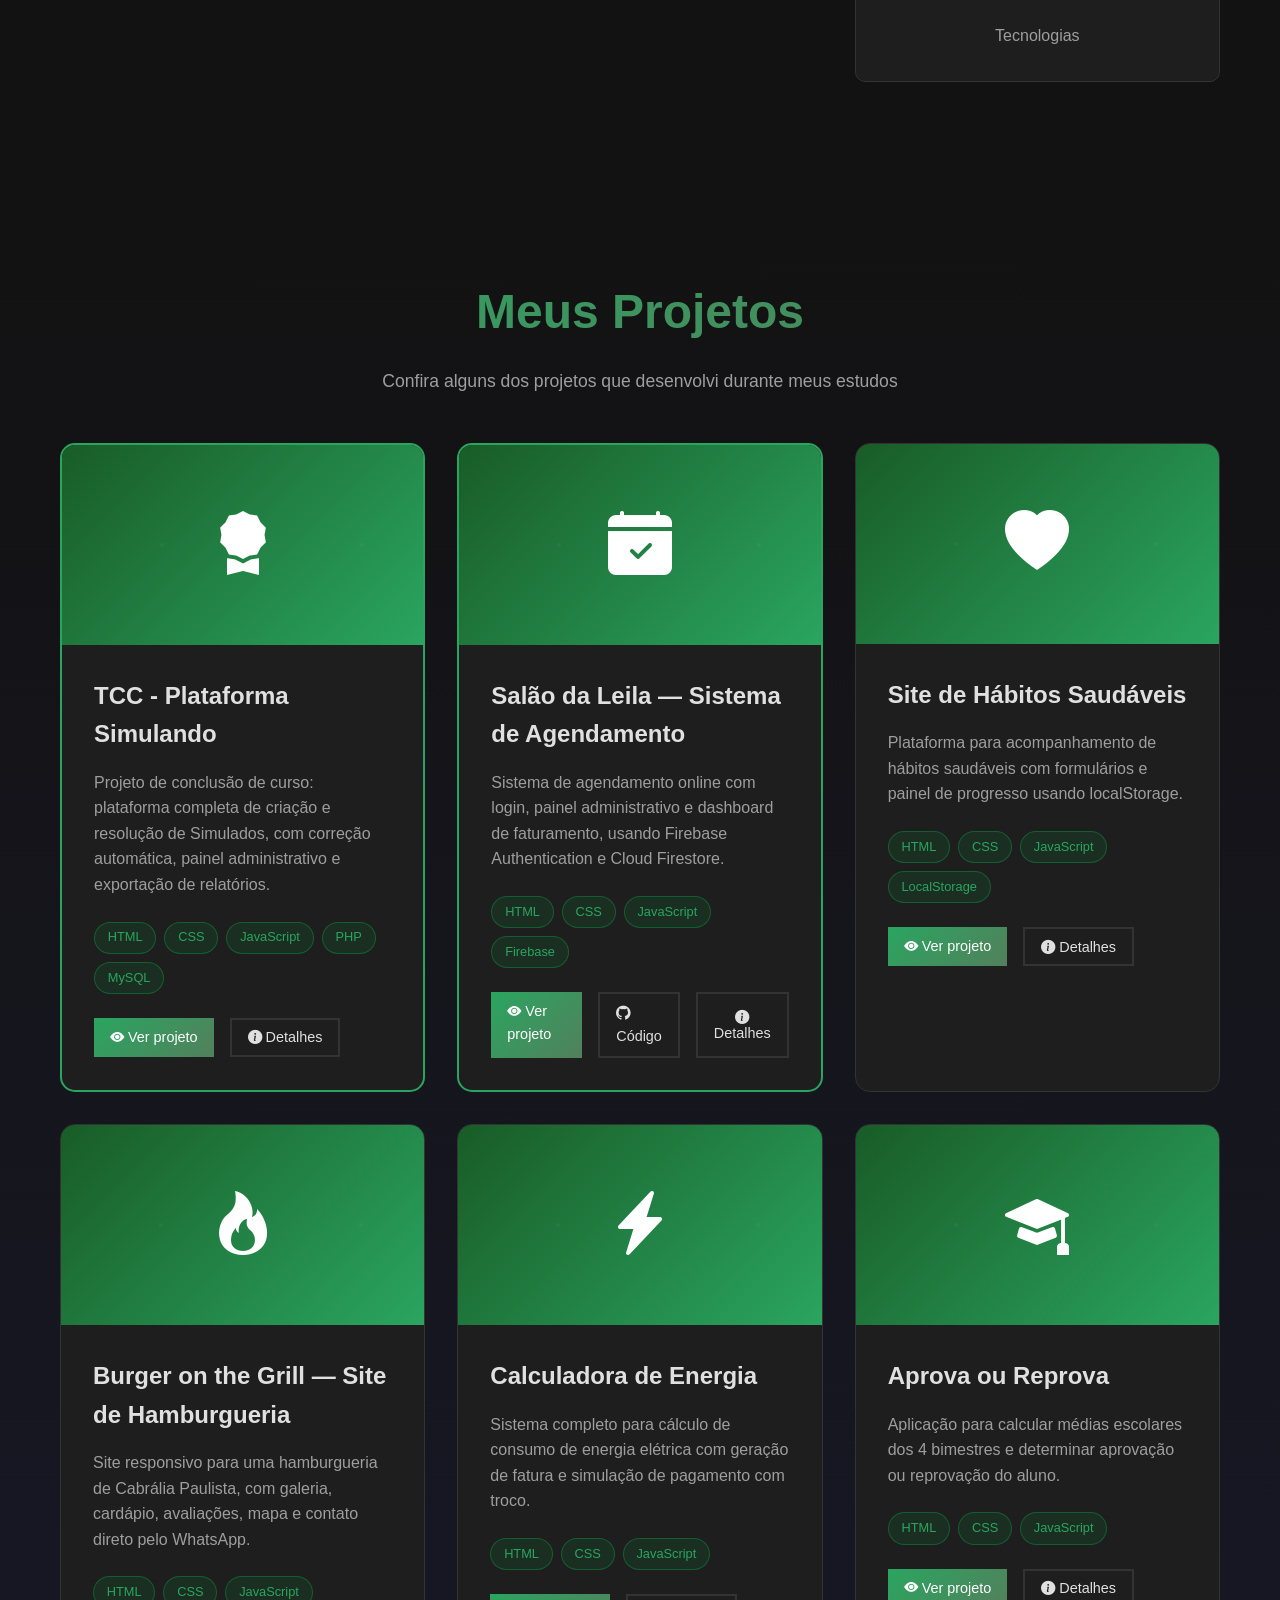
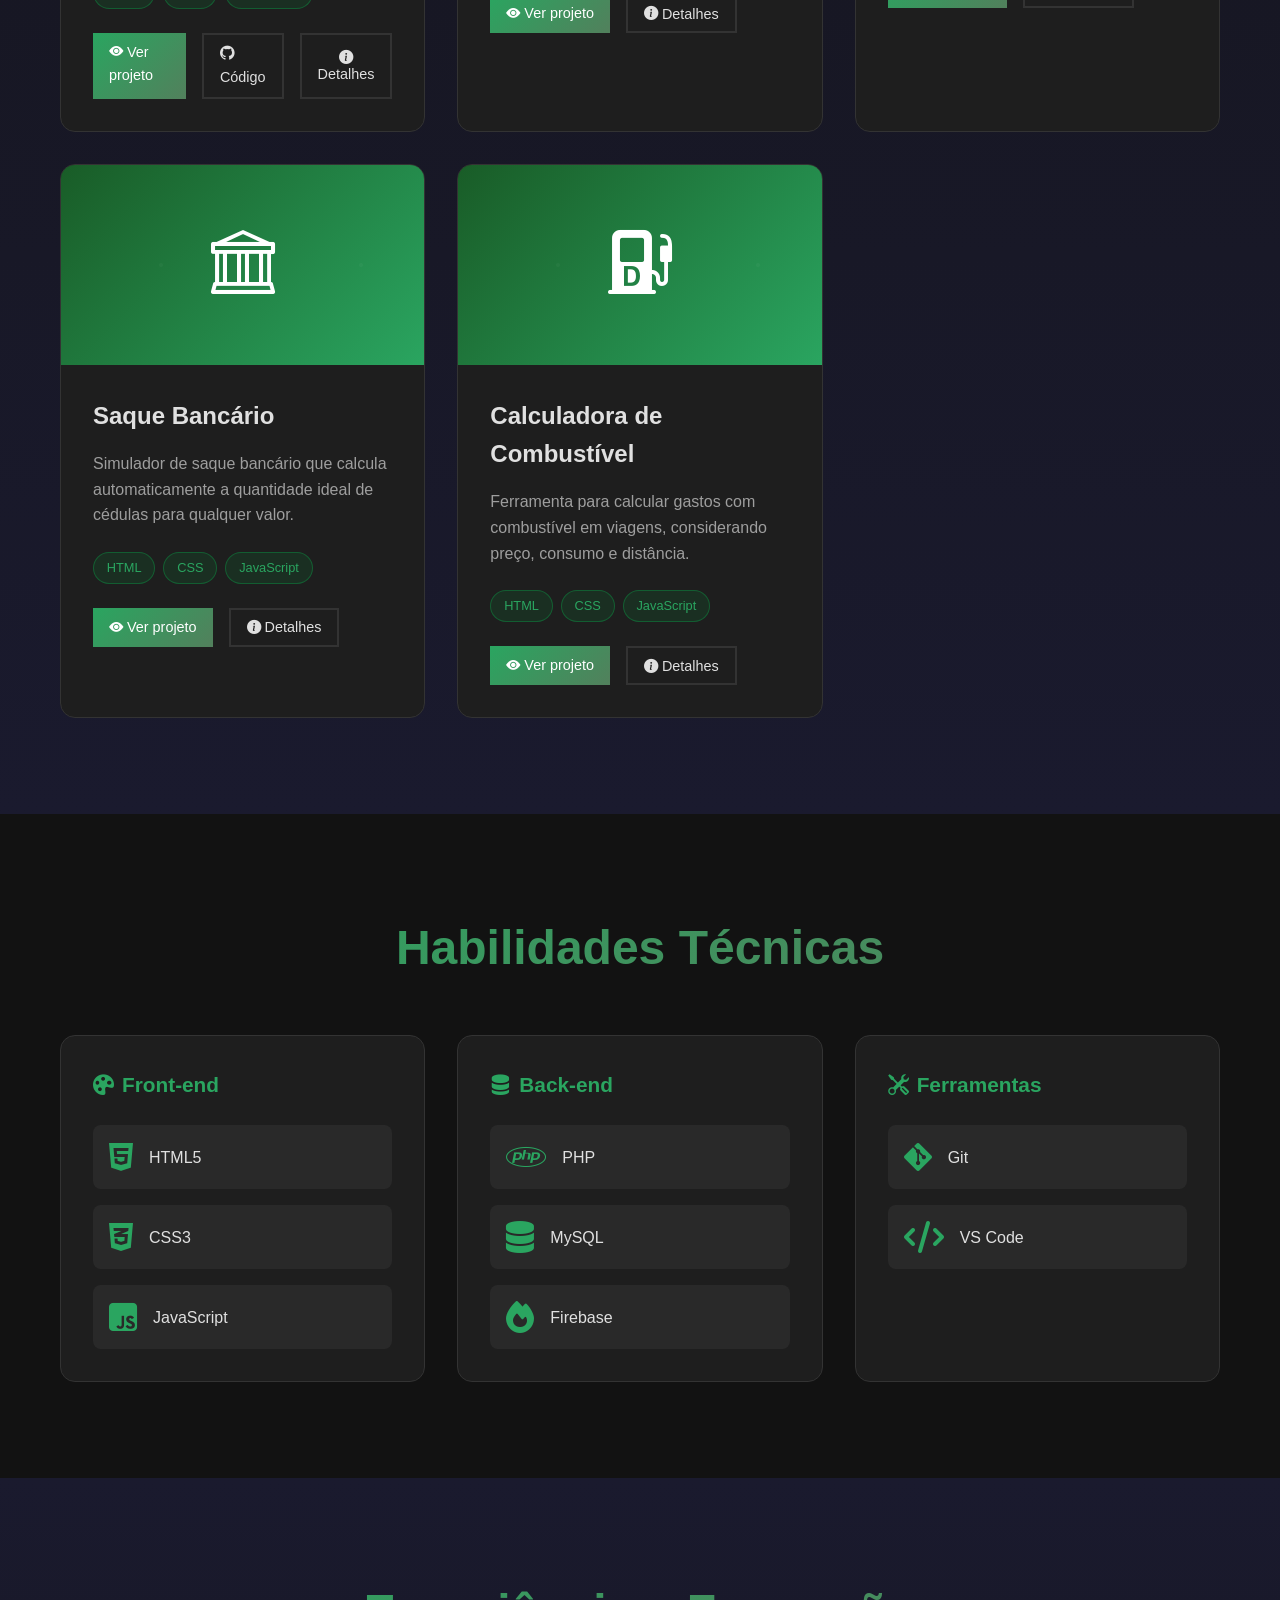
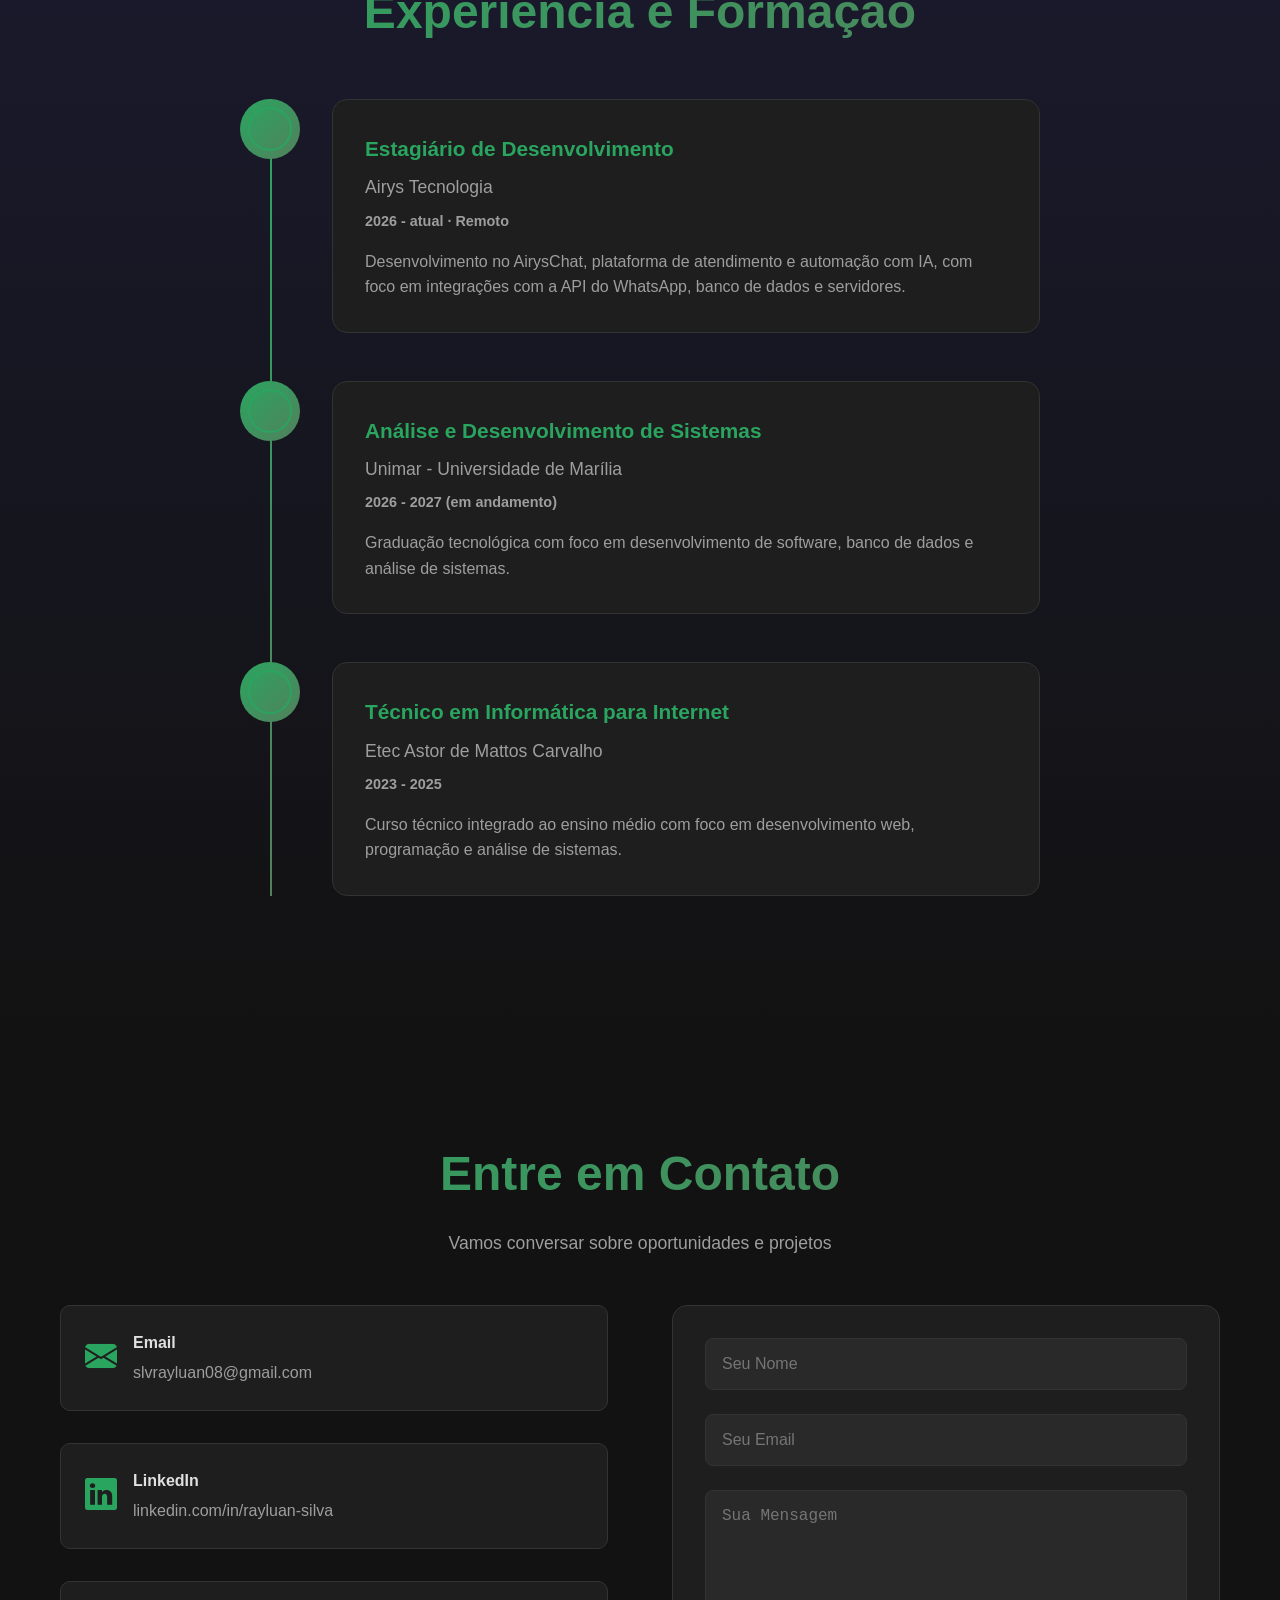
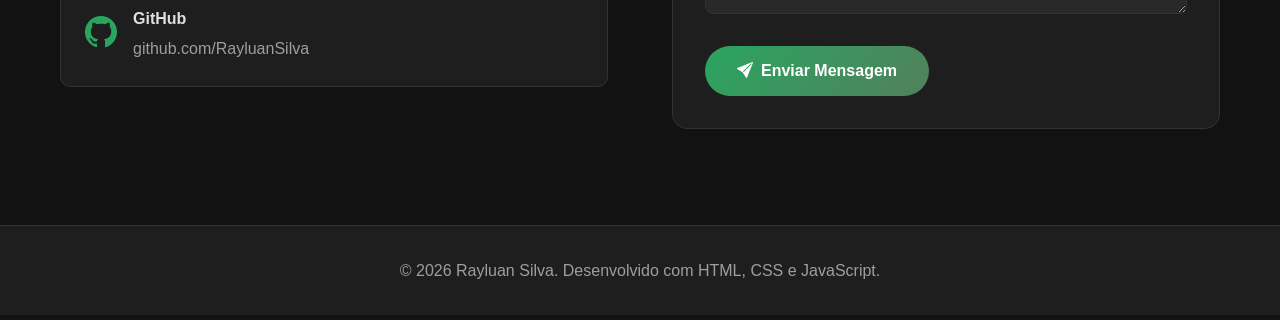
==== commit 05c8a7d1: "Atualiza portfólio: novos projetos, experiência na Airys e formação na Unimar" ====
--- a/index.html
+++ b/index.html
@@ -3,7 +3,8 @@
 <head>
     <meta charset="UTF-8">
     <meta name="viewport" content="width=device-width, initial-scale=1.0">
-    <title>Meu Portfólio | Desenvolvedor Front-end</title>
+    <title>Rayluan Silva | Desenvolvedor Web</title>
+    <meta name="description" content="Portfólio de Rayluan Silva, desenvolvedor web (PHP, JavaScript e MySQL), estudante de Análise e Desenvolvimento de Sistemas.">
     <link rel="stylesheet" href="https://cdnjs.cloudflare.com/ajax/libs/font-awesome/6.4.0/css/all.min.css">
     <link rel="stylesheet" href="https://cdn.jsdelivr.net/npm/bootstrap-icons@1.11.1/font/bootstrap-icons.css">
     <link rel="stylesheet" href="styles/styles.css">
@@ -12,14 +13,14 @@
     <header class="header">
         <nav class="nav">
             <div class="nav-brand">
-                <h2><i class="bi bi-code-slash"></i> Portfólio</h2>
+                <h2><i class="bi bi-code-slash"></i> Rayluan Silva</h2>
             </div>
             <ul class="nav-menu">
                 <li><a href="#home" class="nav-link">Início</a></li>
                 <li><a href="#about" class="nav-link">Sobre</a></li>
                 <li><a href="#projects" class="nav-link">Projetos</a></li>
                 <li><a href="#skills" class="nav-link">Habilidades</a></li>
-                <li><a href="#education" class="nav-link">Formação</a></li>
+                <li><a href="#education" class="nav-link">Experiência</a></li>
                 <li><a href="#contact" class="nav-link">Contato</a></li>
             </ul>
             <div class="hamburger">
@@ -36,11 +37,11 @@
                 <h1 class="hero-title">
                     Olá, eu sou <span class="highlight">Rayluan Silva</span>
                 </h1>
-                <h2 class="hero-subtitle">Estudante de Informática para Internet</h2>
+                <h2 class="hero-subtitle">Desenvolvedor Web · PHP, JavaScript e MySQL</h2>
                 <p class="hero-description">
-                    Apaixonado por tecnologia e desenvolvimento web, cursando técnico em 
-                    Informática para Internet na Etec Astor de Mattos Carvalho. 
-                    Especializado em criar soluções web interativas e funcionais.
+                    Técnico em Informática para Internet pela ETEC, estudante de Análise e Desenvolvimento
+                    de Sistemas na Unimar e estagiário de desenvolvimento na Airys, onde trabalho com
+                    integrações da API do WhatsApp, banco de dados e servidores.
                 </p>
                 <div class="hero-buttons">
                     <a href="#projects" class="btn btn-primary">
@@ -71,14 +72,14 @@
             <div class="about-content">
                 <div class="about-text">
                     <p>
-                        Sou estudante do 3º ano do curso técnico em <strong>Informática para Internet</strong> 
-                        na Etec Astor de Mattos Carvalho. Minha paixão pela tecnologia me levou a desenvolver 
-                        diversos projetos práticos que demonstram minhas habilidades em desenvolvimento web.
+                        Sou formado no curso técnico em <strong>Informática para Internet</strong> pela Etec Astor de Mattos Carvalho
+                        e curso <strong>Análise e Desenvolvimento de Sistemas</strong> na Unimar. Atualmente sou estagiário de
+                        desenvolvimento na <strong>Airys</strong>, atuando com integrações da API do WhatsApp, banco de dados e servidores.
                     </p>
                     <p>
-                        Tenho experiência em <strong>HTML5, CSS3 e JavaScript</strong>, além de conhecimentos 
-                        em PHP e MySQL para desenvolvimento back-end. Meu objetivo é atuar profissionalmente 
-                        na área de desenvolvimento web, criando soluções inovadoras e funcionais.
+                        Gosto de construir sistemas completos, da interface ao banco de dados: trabalho com <strong>HTML5, CSS3 e JavaScript</strong>
+                        no front-end e <strong>PHP, MySQL e Firebase</strong> no back-end. Meu TCC foi uma plataforma de simulados com
+                        correção automática e painéis diferentes para alunos e professores.
                     </p>
                     <div class="about-highlights">
                         <div class="highlight-item">
@@ -87,11 +88,11 @@
                         </div>
                         <div class="highlight-item">
                             <i class="bi bi-code-square"></i>
-                            <span>6+ Projetos Desenvolvidos</span>
+                            <span>8 Projetos Publicados</span>
                         </div>
                         <div class="highlight-item">
                             <i class="bi bi-gear-fill"></i>
-                            <span>Foco em Soluções Práticas</span>
+                            <span>Estágio em Desenvolvimento na Airys</span>
                         </div>
                     </div>
                 </div>
@@ -101,11 +102,11 @@
                         <p>Anos de Estudo</p>
                     </div>
                     <div class="stat-item">
+                        <h3>8</h3>
+                        <p>Projetos</p>
+                    </div>
+                    <div class="stat-item">
                         <h3>6+</h3>
-                        <p>Projetos</p>
-                    </div>
-                    <div class="stat-item">
-                        <h3>5+</h3>
                         <p>Tecnologias</p>
                     </div>
                 </div>
@@ -119,6 +120,108 @@
             <p class="section-subtitle">Confira alguns dos projetos que desenvolvi durante meus estudos</p>
             
             <div class="projects-grid">
+                <div class="project-card featured" data-project="tcc">
+                    <div class="project-image">
+                        <i class="bi bi-award-fill project-icon"></i>
+                    </div>
+                    <div class="project-content">
+                        <h3>TCC - Plataforma Simulando</h3>
+                        <p>Projeto de conclusão de curso:  plataforma completa de criação e resolução de Simulados, com correção automática, painel administrativo e exportação de relatórios.</p>
+                        <div class="project-tech">
+                            <span class="tech-tag">HTML</span>
+                            <span class="tech-tag">CSS</span>
+                            <span class="tech-tag">JavaScript</span>
+                            <span class="tech-tag">PHP</span>
+                            <span class="tech-tag">MySQL</span>
+                        </div>
+                        <div class="project-buttons">
+                             <a href="https://simulando.byethost15.com/" target="_blank" class="btn-small btn-primary">
+                                <i class="bi bi-eye-fill"></i> Ver projeto
+                            </a>
+                            <button class="btn-small btn-secondary" onclick="openModal('tcc')">
+                                <i class="bi bi-info-circle-fill"></i> Detalhes
+                            </button>
+                        </div>
+                    </div>
+                </div>
+
+                <div class="project-card featured" data-project="salao">
+                    <div class="project-image">
+                        <i class="bi bi-calendar-check-fill project-icon"></i>
+                    </div>
+                    <div class="project-content">
+                        <h3>Salão da Leila — Sistema de Agendamento</h3>
+                        <p>Sistema de agendamento online com login, painel administrativo e dashboard de faturamento, usando Firebase Authentication e Cloud Firestore.</p>
+                        <div class="project-tech">
+                            <span class="tech-tag">HTML</span>
+                            <span class="tech-tag">CSS</span>
+                            <span class="tech-tag">JavaScript</span>
+                            <span class="tech-tag">Firebase</span>
+                        </div>
+                        <div class="project-buttons">
+                            <a href="https://salao-da-leila.vercel.app" target="_blank" class="btn-small btn-primary">
+                                <i class="bi bi-eye-fill"></i> Ver projeto
+                            </a>
+                            <a href="https://github.com/RayluanSilva/salao-da-leila" target="_blank" class="btn-small btn-secondary">
+                                <i class="bi bi-github"></i> Código
+                            </a>
+                            <button class="btn-small btn-secondary" onclick="openModal('salao')">
+                                <i class="bi bi-info-circle-fill"></i> Detalhes
+                            </button>
+                        </div>
+                    </div>
+                </div>
+
+                <div class="project-card" data-project="habitos">
+                    <div class="project-image">
+                        <i class="bi bi-heart-fill project-icon"></i>
+                    </div>
+                    <div class="project-content">
+                        <h3>Site de Hábitos Saudáveis</h3>
+                        <p>Plataforma para acompanhamento de hábitos saudáveis com formulários e painel de progresso usando localStorage.</p>
+                        <div class="project-tech">
+                            <span class="tech-tag">HTML</span>
+                            <span class="tech-tag">CSS</span>
+                            <span class="tech-tag">JavaScript</span>
+                            <span class="tech-tag">LocalStorage</span>
+                        </div>
+                        <div class="project-buttons">
+                            <a href="sites/habitos/inicio.html" target="_blank" class="btn-small btn-primary">
+                                <i class="bi bi-eye-fill"></i> Ver projeto
+                            </a>
+                            <button class="btn-small btn-secondary" onclick="openModal('habitos')">
+                                <i class="bi bi-info-circle-fill"></i> Detalhes
+                            </button>
+                        </div>
+                    </div>
+                </div>
+
+                <div class="project-card" data-project="burger">
+                    <div class="project-image">
+                        <i class="bi bi-fire project-icon"></i>
+                    </div>
+                    <div class="project-content">
+                        <h3>Burger on the Grill — Site de Hamburgueria</h3>
+                        <p>Site responsivo para uma hamburgueria de Cabrália Paulista, com galeria, cardápio, avaliações, mapa e contato direto pelo WhatsApp.</p>
+                        <div class="project-tech">
+                            <span class="tech-tag">HTML</span>
+                            <span class="tech-tag">CSS</span>
+                            <span class="tech-tag">JavaScript</span>
+                        </div>
+                        <div class="project-buttons">
+                            <a href="https://rayluansilva.github.io/Burguer-On-the-Grill/" target="_blank" class="btn-small btn-primary">
+                                <i class="bi bi-eye-fill"></i> Ver projeto
+                            </a>
+                            <a href="https://github.com/RayluanSilva/Burguer-On-the-Grill" target="_blank" class="btn-small btn-secondary">
+                                <i class="bi bi-github"></i> Código
+                            </a>
+                            <button class="btn-small btn-secondary" onclick="openModal('burger')">
+                                <i class="bi bi-info-circle-fill"></i> Detalhes
+                            </button>
+                        </div>
+                    </div>
+                </div>
+
                 <div class="project-card" data-project="energia">
                     <div class="project-image">
                         <i class="bi bi-lightning-charge-fill project-icon"></i>
@@ -133,7 +236,7 @@
                         </div>
                         <div class="project-buttons">
                             <a href="sites/CalculoEnergia.html" target="_blank" class="btn-small btn-primary">
-                                <i class="bi bi-eye-fill"></i> Ir para o projeto
+                                <i class="bi bi-eye-fill"></i> Ver projeto
                             </a>
                             <button class="btn-small btn-secondary" onclick="openModal('energia')">
                                 <i class="bi bi-info-circle-fill"></i> Detalhes
@@ -156,7 +259,7 @@
                         </div>
                         <div class="project-buttons">
                             <a href="sites/AprovaouReprova.html" target="_blank" class="btn-small btn-primary">
-                                <i class="bi bi-eye-fill"></i> Ir para o projeto
+                                <i class="bi bi-eye-fill"></i> Ver projeto
                             </a>
                             <button class="btn-small btn-secondary" onclick="openModal('aprova')">
                                 <i class="bi bi-info-circle-fill"></i> Detalhes
@@ -179,7 +282,7 @@
                         </div>
                         <div class="project-buttons">
                             <a href="sites/SaqueBancario.html" target="_blank" class="btn-small btn-primary">
-                                <i class="bi bi-eye-fill"></i> Ir para o projeto
+                                <i class="bi bi-eye-fill"></i> Ver projeto
                             </a>
                             <button class="btn-small btn-secondary" onclick="openModal('saque')">
                                 <i class="bi bi-info-circle-fill"></i> Detalhes
@@ -194,7 +297,7 @@
                     </div>
                     <div class="project-content">
                         <h3>Calculadora de Combustível</h3>
-                        <p>Ferramenta para calcular gastos com combustível em viagens, considerando preço, consumo và distância.</p>
+                        <p>Ferramenta para calcular gastos com combustível em viagens, considerando preço, consumo e distância.</p>
                         <div class="project-tech">
                             <span class="tech-tag">HTML</span>
                             <span class="tech-tag">CSS</span>
@@ -202,58 +305,9 @@
                         </div>
                         <div class="project-buttons">
                             <a href="sites/CalculadoraCombustível.html" target="_blank" class="btn-small btn-primary">
-                                <i class="bi bi-eye-fill"></i> Ir para o projeto
+                                <i class="bi bi-eye-fill"></i> Ver projeto
                             </a>
                             <button class="btn-small btn-secondary" onclick="openModal('combustivel')">
-                                <i class="bi bi-info-circle-fill"></i> Detalhes
-                            </button>
-                        </div>
-                    </div>
-                </div>
-
-                <div class="project-card" data-project="habitos">
-                    <div class="project-image">
-                        <i class="bi bi-heart-fill project-icon"></i>
-                    </div>
-                    <div class="project-content">
-                        <h3>Site de Hábitos Saudáveis</h3>
-                        <p>Plataforma para acompanhamento de hábitos saudáveis com formulários e painel de progresso usando localStorage.</p>
-                        <div class="project-tech">
-                            <span class="tech-tag">HTML</span>
-                            <span class="tech-tag">CSS</span>
-                            <span class="tech-tag">JavaScript</span>
-                            <span class="tech-tag">LocalStorage</span>
-                        </div>
-                        <div class="project-buttons">
-                            <a href="sites/habitos/inicio.html" target="_blank" class="btn-small btn-primary">
-                                <i class="bi bi-eye-fill"></i> Ir para o projeto
-                            </a>
-                            <button class="btn-small btn-secondary" onclick="openModal('habitos')">
-                                <i class="bi bi-info-circle-fill"></i> Detalhes
-                            </button>
-                        </div>
-                    </div>
-                </div>
-
-                <div class="project-card featured" data-project="tcc">
-                    <div class="project-image">
-                        <i class="bi bi-award-fill project-icon"></i>
-                    </div>
-                    <div class="project-content">
-                        <h3>TCC - Plataforma Simulando</h3>
-                        <p>Projeto de conclusão de curso:  plataforma completa de criação e resolução de Simulados, com correção automática, painel administrativo e exportação de relatórios.</p>
-                        <div class="project-tech">
-                            <span class="tech-tag">HTML</span>
-                            <span class="tech-tag">CSS</span>
-                            <span class="tech-tag">JavaScript</span>
-                            <span class="tech-tag">PHP</span>
-                            <span class="tech-tag">MySQL</span>
-                        </div>
-                        <div class="project-buttons">
-                             <a href="https://simulando.byethost15.com/" target="_blank" class="btn-small btn-primary">
-                                <i class="bi bi-eye-fill"></i> Ir para o projeto
-                            </a>
-                            <button class="btn-small btn-secondary" onclick="openModal('tcc')">
                                 <i class="bi bi-info-circle-fill"></i> Detalhes
                             </button>
                         </div>
@@ -296,6 +350,10 @@
                             <i class="fas fa-database"></i>
                             <span>MySQL</span>
                         </div>
+                        <div class="skill-item">
+                            <i class="fas fa-fire"></i>
+                            <span>Firebase</span>
+                        </div>
                     </div>
                 </div>
                 
@@ -319,8 +377,26 @@
 
     <section id="education" class="education">
         <div class="container">
-            <h2 class="section-title">Formação Acadêmica</h2>
+            <h2 class="section-title">Experiência e Formação</h2>
             <div class="education-timeline">
+                <div class="timeline-item">
+                    <div class="timeline-marker"></div>
+                    <div class="timeline-content">
+                        <h3>Estagiário de Desenvolvimento</h3>
+                        <h4>Airys Tecnologia</h4>
+                        <p class="timeline-date">2026 - atual · Remoto</p>
+                        <p>Desenvolvimento no AirysChat, plataforma de atendimento e automação com IA, com foco em integrações com a API do WhatsApp, banco de dados e servidores.</p>
+                    </div>
+                </div>
+                <div class="timeline-item">
+                    <div class="timeline-marker"></div>
+                    <div class="timeline-content">
+                        <h3>Análise e Desenvolvimento de Sistemas</h3>
+                        <h4>Unimar - Universidade de Marília</h4>
+                        <p class="timeline-date">2026 - 2027 (em andamento)</p>
+                        <p>Graduação tecnológica com foco em desenvolvimento de software, banco de dados e análise de sistemas.</p>
+                    </div>
+                </div>
                 <div class="timeline-item">
                     <div class="timeline-marker"></div>
                     <div class="timeline-content">
@@ -352,14 +428,14 @@
                         <i class="bi bi-linkedin"></i>
                         <div>
                             <h4>LinkedIn</h4>
-                            <p><a href="https://www.linkedin.com/in/rayluan-silva-6a4754375?utm_source=share&utm_campaign=share_via&utm_content=profile&utm_medium=android_app">Clique Aqui</a></p>
+                            <p><a href="https://www.linkedin.com/in/rayluan-silva" target="_blank">linkedin.com/in/rayluan-silva</a></p>
                         </div>
                     </div>
                     <div class="contact-item">
                         <i class="bi bi-github"></i>
                         <div>
                             <h4>GitHub</h4>
-                            <p><a href="https://github.com/RayluanSilva">Clique Aqui</a></p>
+                            <p><a href="https://github.com/RayluanSilva" target="_blank">github.com/RayluanSilva</a></p>
                         </div>
                     </div>
                 </div>
@@ -384,7 +460,7 @@
 
     <footer class="footer">
         <div class="container">
-            <p>&copy; 2025 - Portfólio. Desenvolvido por Rayluan Silva.</p>
+            <p>&copy; 2026 Rayluan Silva. Desenvolvido com HTML, CSS e JavaScript.</p>
         </div>
     </footer>
 
@@ -397,4 +473,4 @@
 
     <script src="script/script.js"></script>
 </body>
-</html>+</html>
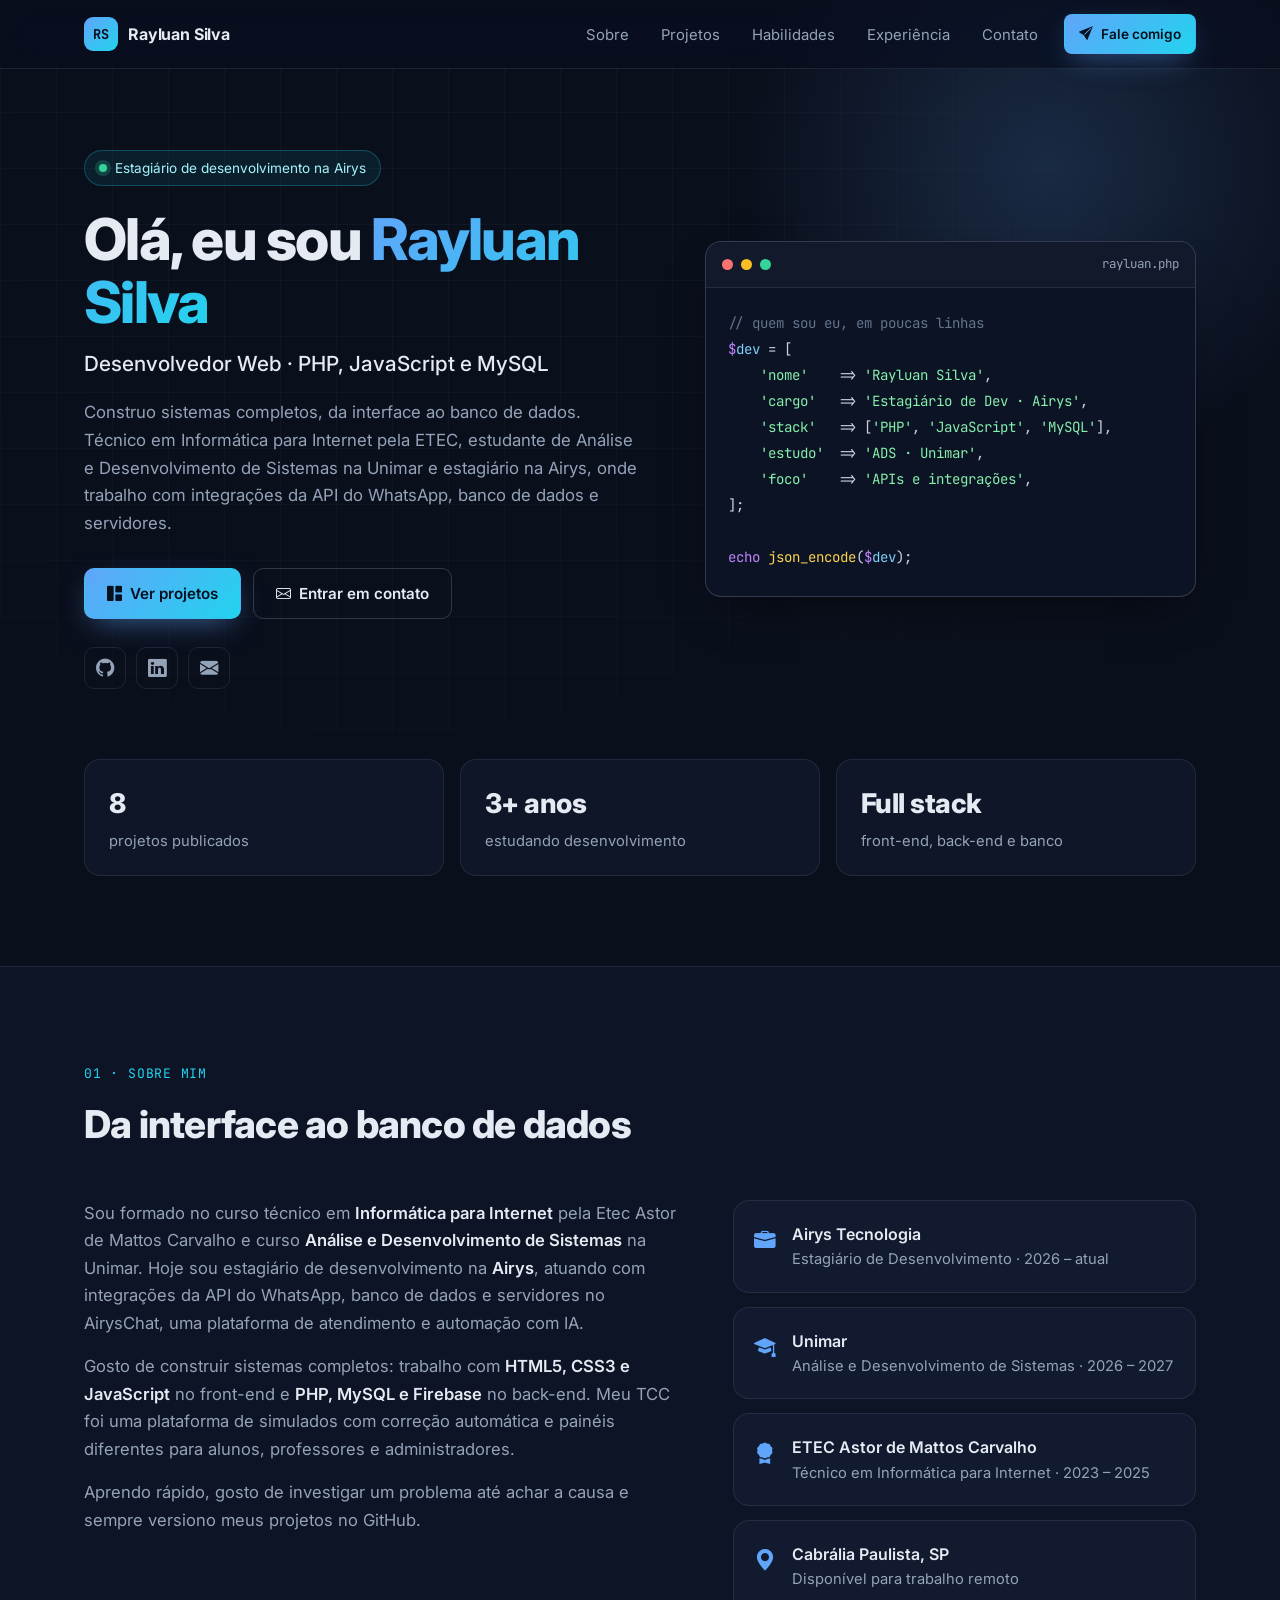
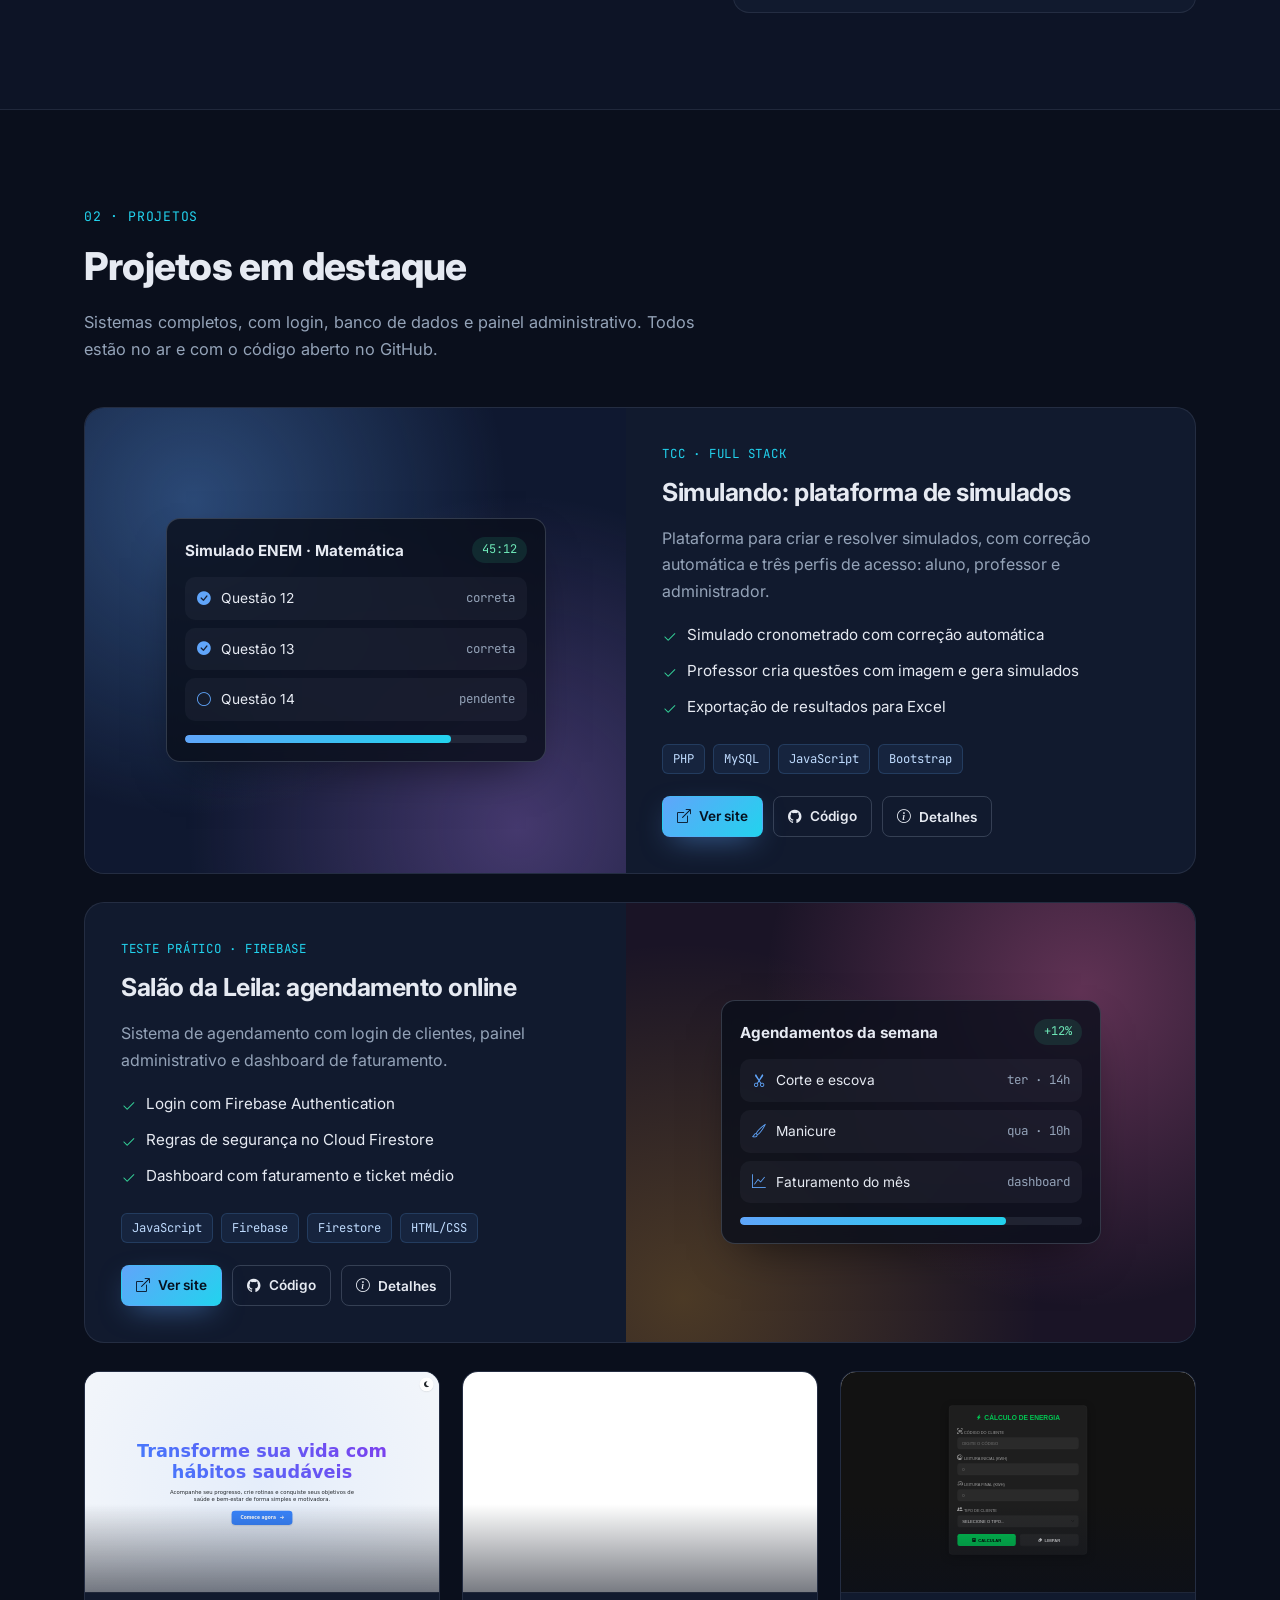
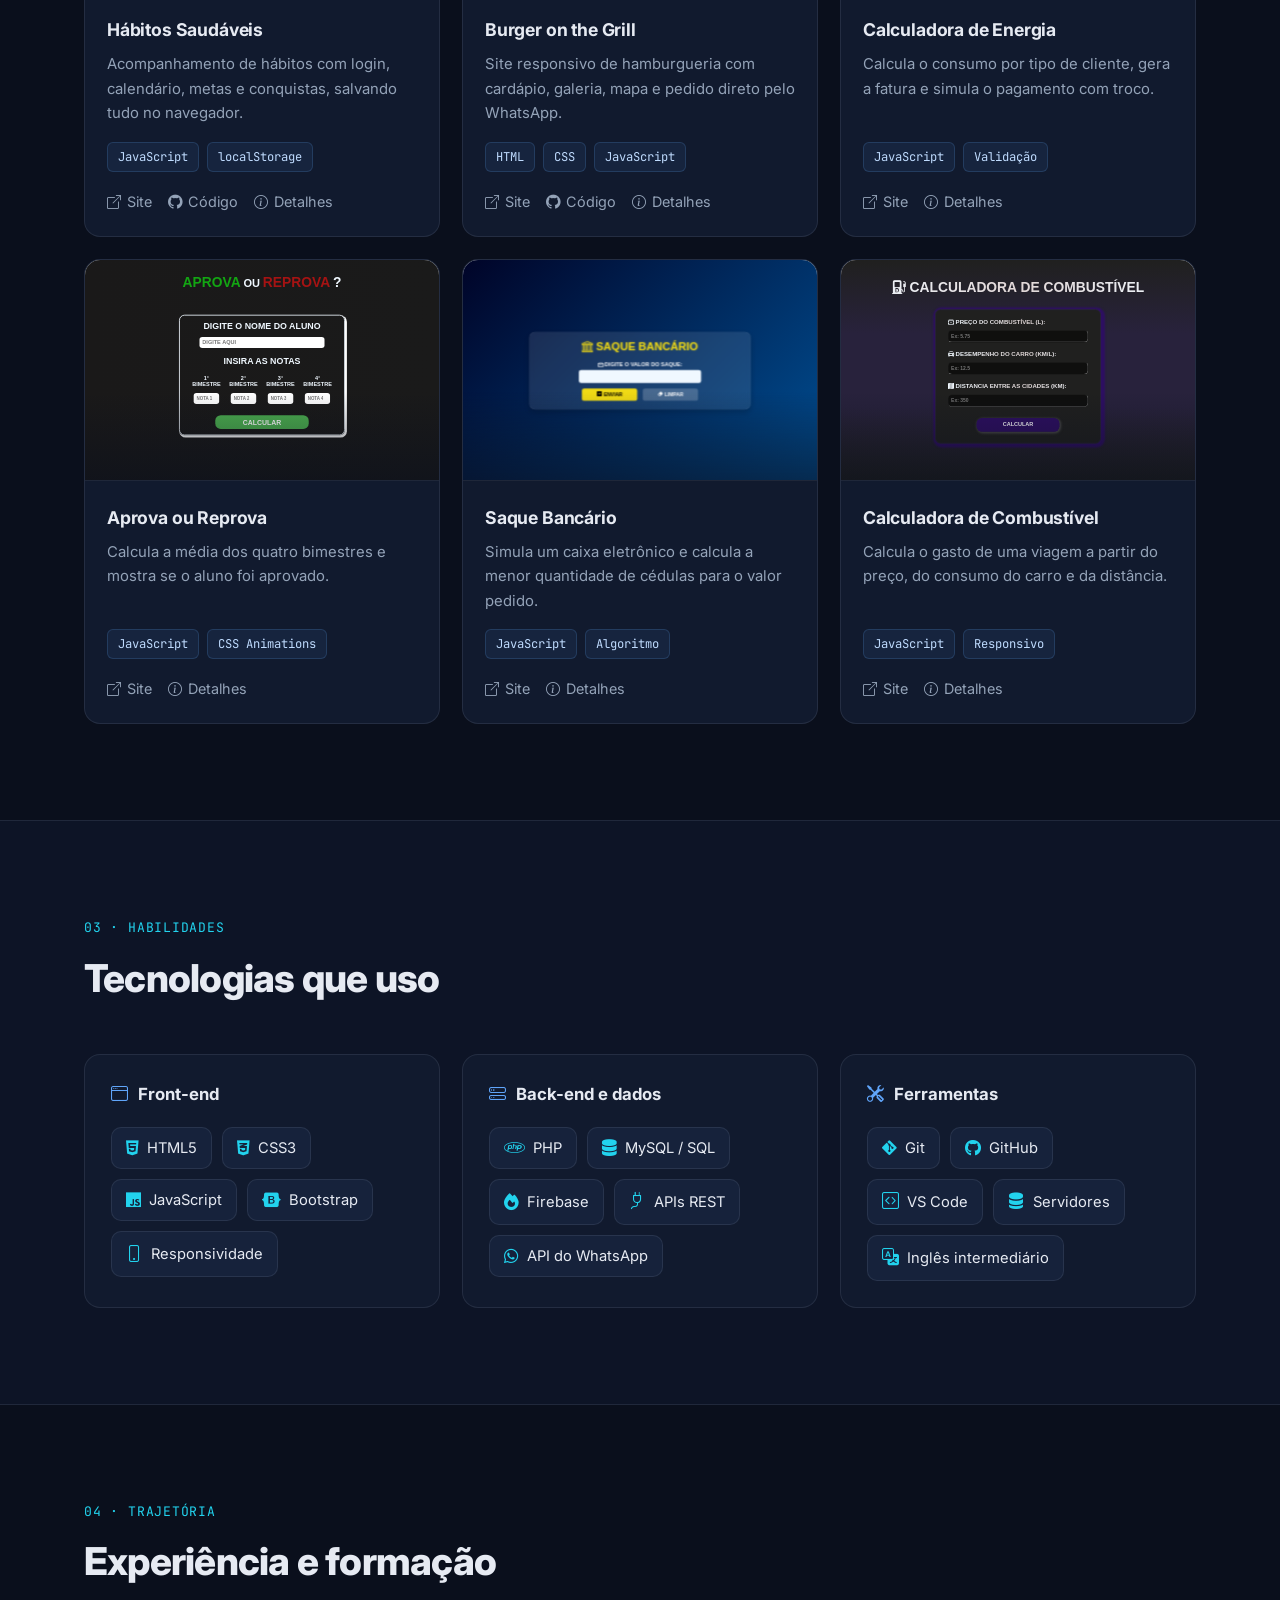
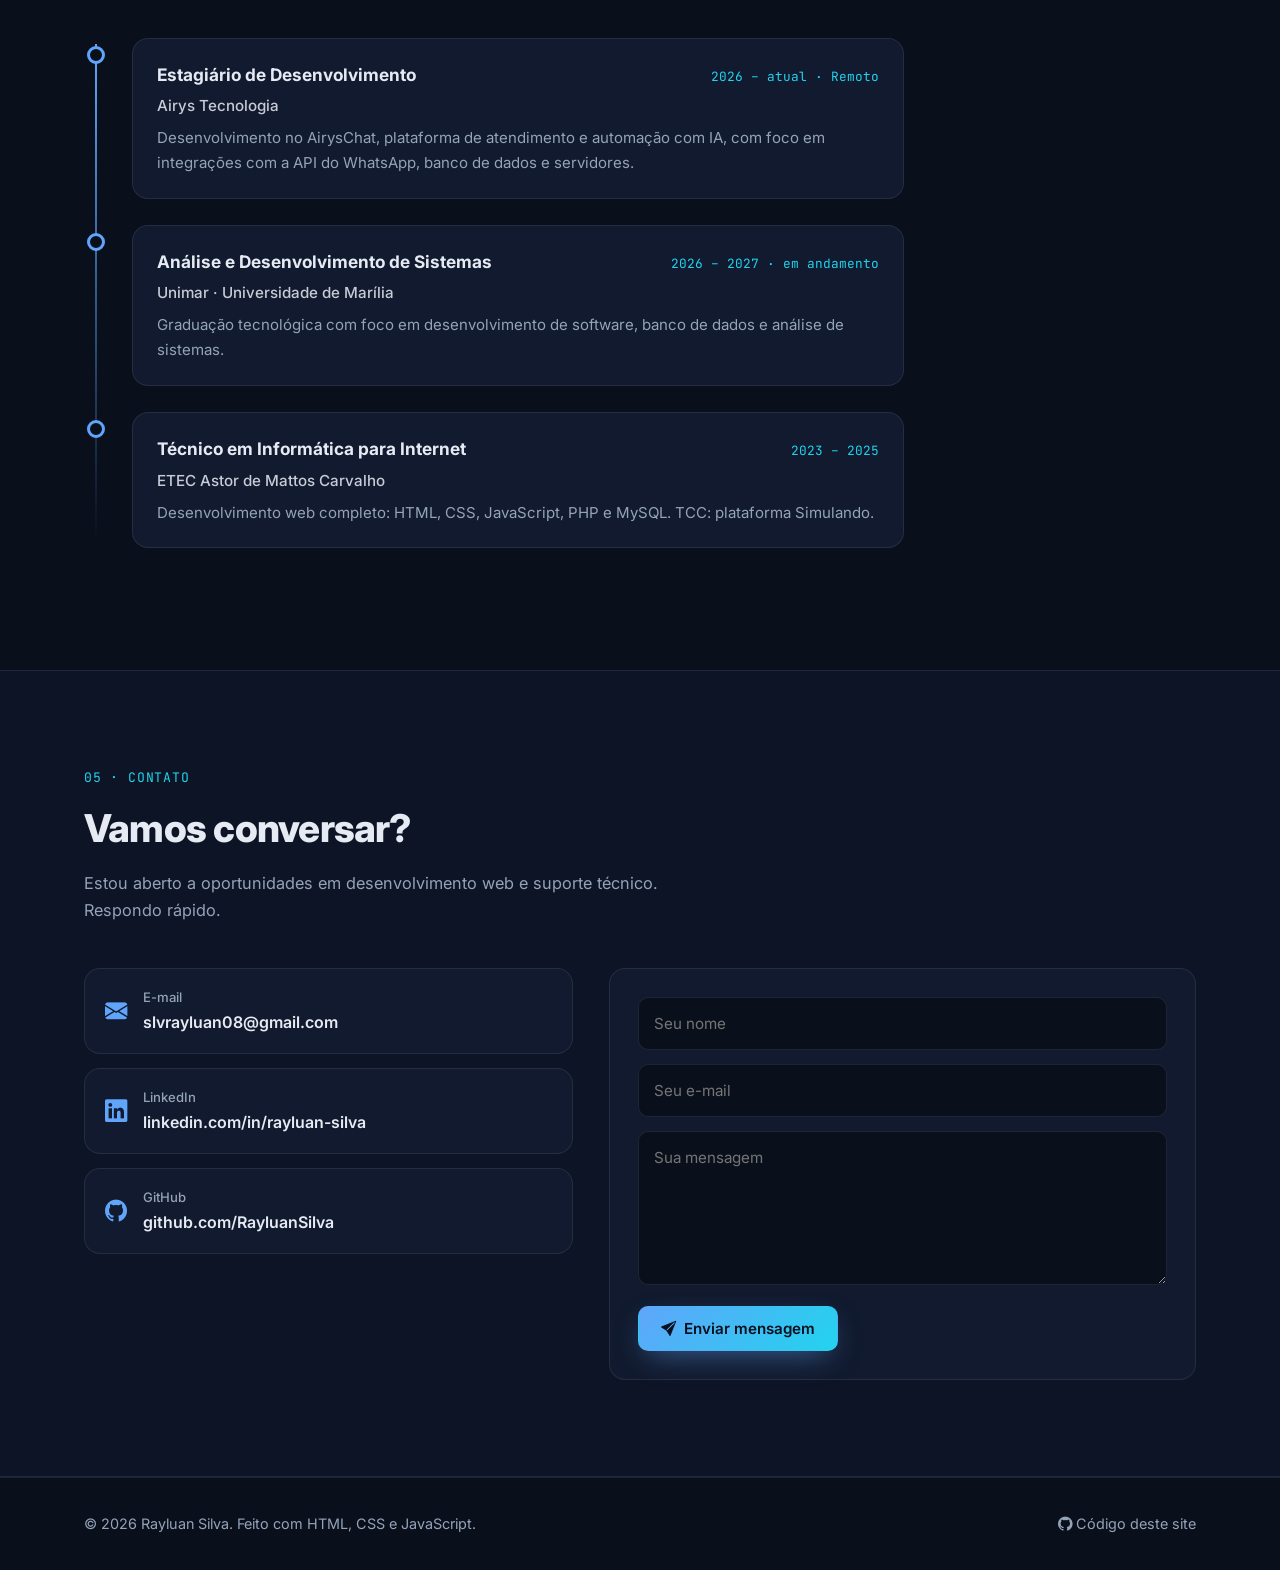
==== commit b1df5536: "Redesign do portfólio: novo layout, projetos em destaque e links para o código" ====
--- a/index.html
+++ b/index.html
@@ -4,7 +4,16 @@
     <meta charset="UTF-8">
     <meta name="viewport" content="width=device-width, initial-scale=1.0">
     <title>Rayluan Silva | Desenvolvedor Web</title>
-    <meta name="description" content="Portfólio de Rayluan Silva, desenvolvedor web (PHP, JavaScript e MySQL), estudante de Análise e Desenvolvimento de Sistemas.">
+    <meta name="description" content="Portfólio de Rayluan Silva, desenvolvedor web (PHP, JavaScript e MySQL), estagiário de desenvolvimento na Airys e estudante de Análise e Desenvolvimento de Sistemas.">
+    <meta name="theme-color" content="#0a0f1c">
+    <meta property="og:title" content="Rayluan Silva | Desenvolvedor Web">
+    <meta property="og:description" content="Projetos em PHP, JavaScript, MySQL e Firebase: do front-end ao banco de dados.">
+    <meta property="og:type" content="website">
+    <meta property="og:url" content="https://rayluansilva.github.io/Portfolio_Rayluan/">
+    <link rel="icon" href="data:image/svg+xml,%3Csvg xmlns='http://www.w3.org/2000/svg' viewBox='0 0 64 64'%3E%3Cdefs%3E%3ClinearGradient id='g' x1='0' y1='0' x2='1' y2='1'%3E%3Cstop offset='0' stop-color='%2360a5fa'/%3E%3Cstop offset='1' stop-color='%2322d3ee'/%3E%3C/linearGradient%3E%3C/defs%3E%3Crect width='64' height='64' rx='14' fill='url(%23g)'/%3E%3Ctext x='32' y='42' font-family='monospace' font-size='26' font-weight='700' text-anchor='middle' fill='%230a0f1c'%3ERS%3C/text%3E%3C/svg%3E">
+    <link rel="preconnect" href="https://fonts.googleapis.com">
+    <link rel="preconnect" href="https://fonts.gstatic.com" crossorigin>
+    <link href="https://fonts.googleapis.com/css2?family=Inter:wght@400;500;600;700;800&family=JetBrains+Mono:wght@400;600;700&display=swap" rel="stylesheet">
     <link rel="stylesheet" href="https://cdnjs.cloudflare.com/ajax/libs/font-awesome/6.4.0/css/all.min.css">
     <link rel="stylesheet" href="https://cdn.jsdelivr.net/npm/bootstrap-icons@1.11.1/font/bootstrap-icons.css">
     <link rel="stylesheet" href="styles/styles.css">
@@ -12,461 +21,397 @@
 <body>
     <header class="header">
         <nav class="nav">
-            <div class="nav-brand">
-                <h2><i class="bi bi-code-slash"></i> Rayluan Silva</h2>
-            </div>
+            <a href="#home" class="nav-brand" aria-label="Início">
+                <span class="brand-mark">RS</span>
+                <span>Rayluan Silva</span>
+            </a>
             <ul class="nav-menu">
-                <li><a href="#home" class="nav-link">Início</a></li>
                 <li><a href="#about" class="nav-link">Sobre</a></li>
                 <li><a href="#projects" class="nav-link">Projetos</a></li>
                 <li><a href="#skills" class="nav-link">Habilidades</a></li>
-                <li><a href="#education" class="nav-link">Experiência</a></li>
+                <li><a href="#experience" class="nav-link">Experiência</a></li>
                 <li><a href="#contact" class="nav-link">Contato</a></li>
+                <li class="nav-cta"><a href="#contact" class="btn btn-primary btn-sm"><i class="bi bi-send-fill"></i> Fale comigo</a></li>
             </ul>
-            <div class="hamburger">
-                <span></span>
-                <span></span>
-                <span></span>
-            </div>
+            <button class="hamburger" aria-label="Abrir menu">
+                <span></span><span></span><span></span>
+            </button>
         </nav>
     </header>
 
-    <section id="home" class="hero">
-        <div class="hero-content">
-            <div class="hero-text">
-                <h1 class="hero-title">
-                    Olá, eu sou <span class="highlight">Rayluan Silva</span>
-                </h1>
-                <h2 class="hero-subtitle">Desenvolvedor Web · PHP, JavaScript e MySQL</h2>
-                <p class="hero-description">
-                    Técnico em Informática para Internet pela ETEC, estudante de Análise e Desenvolvimento
-                    de Sistemas na Unimar e estagiário de desenvolvimento na Airys, onde trabalho com
-                    integrações da API do WhatsApp, banco de dados e servidores.
-                </p>
-                <div class="hero-buttons">
-                    <a href="#projects" class="btn btn-primary">
-                        <i class="bi bi-folder-fill"></i> Ver Projetos
-                    </a>
-                    <a href="#contact" class="btn btn-secondary">
-                        <i class="bi bi-envelope-fill"></i> Contato
-                    </a>
-                </div>
-            </div>
-            <div class="hero-image">
-                <div class="code-animation">
-                    <div class="code-line"></div>
-                    <div class="code-line"></div>
-                    <div class="code-line"></div>
-                    <div class="code-line"></div>
-                </div>
-            </div>
-        </div>
-        <div class="scroll-indicator">
-            <i class="bi bi-chevron-down"></i>
-        </div>
-    </section>
-
-    <section id="about" class="about">
-        <div class="container">
-            <h2 class="section-title">Sobre Mim</h2>
-            <div class="about-content">
-                <div class="about-text">
-                    <p>
-                        Sou formado no curso técnico em <strong>Informática para Internet</strong> pela Etec Astor de Mattos Carvalho
-                        e curso <strong>Análise e Desenvolvimento de Sistemas</strong> na Unimar. Atualmente sou estagiário de
-                        desenvolvimento na <strong>Airys</strong>, atuando com integrações da API do WhatsApp, banco de dados e servidores.
-                    </p>
-                    <p>
-                        Gosto de construir sistemas completos, da interface ao banco de dados: trabalho com <strong>HTML5, CSS3 e JavaScript</strong>
-                        no front-end e <strong>PHP, MySQL e Firebase</strong> no back-end. Meu TCC foi uma plataforma de simulados com
-                        correção automática e painéis diferentes para alunos e professores.
-                    </p>
-                    <div class="about-highlights">
-                        <div class="highlight-item">
-                            <i class="bi bi-trophy-fill"></i>
-                            <span>TCC sobre Plataforma de Simulados</span>
-                        </div>
-                        <div class="highlight-item">
-                            <i class="bi bi-code-square"></i>
-                            <span>8 Projetos Publicados</span>
-                        </div>
-                        <div class="highlight-item">
-                            <i class="bi bi-gear-fill"></i>
-                            <span>Estágio em Desenvolvimento na Airys</span>
-                        </div>
-                    </div>
-                </div>
-                <div class="about-stats">
-                    <div class="stat-item">
-                        <h3>3+</h3>
-                        <p>Anos de Estudo</p>
-                    </div>
-                    <div class="stat-item">
-                        <h3>8</h3>
-                        <p>Projetos</p>
-                    </div>
-                    <div class="stat-item">
-                        <h3>6+</h3>
-                        <p>Tecnologias</p>
-                    </div>
-                </div>
-            </div>
-        </div>
-    </section>
-
-    <section id="projects" class="projects">
-        <div class="container">
-            <h2 class="section-title">Meus Projetos</h2>
-            <p class="section-subtitle">Confira alguns dos projetos que desenvolvi durante meus estudos</p>
-            
-            <div class="projects-grid">
-                <div class="project-card featured" data-project="tcc">
-                    <div class="project-image">
-                        <i class="bi bi-award-fill project-icon"></i>
-                    </div>
-                    <div class="project-content">
-                        <h3>TCC - Plataforma Simulando</h3>
-                        <p>Projeto de conclusão de curso:  plataforma completa de criação e resolução de Simulados, com correção automática, painel administrativo e exportação de relatórios.</p>
-                        <div class="project-tech">
-                            <span class="tech-tag">HTML</span>
-                            <span class="tech-tag">CSS</span>
-                            <span class="tech-tag">JavaScript</span>
-                            <span class="tech-tag">PHP</span>
-                            <span class="tech-tag">MySQL</span>
-                        </div>
-                        <div class="project-buttons">
-                             <a href="https://simulando.byethost15.com/" target="_blank" class="btn-small btn-primary">
-                                <i class="bi bi-eye-fill"></i> Ver projeto
-                            </a>
-                            <button class="btn-small btn-secondary" onclick="openModal('tcc')">
-                                <i class="bi bi-info-circle-fill"></i> Detalhes
-                            </button>
-                        </div>
-                    </div>
-                </div>
-
-                <div class="project-card featured" data-project="salao">
-                    <div class="project-image">
-                        <i class="bi bi-calendar-check-fill project-icon"></i>
-                    </div>
-                    <div class="project-content">
-                        <h3>Salão da Leila — Sistema de Agendamento</h3>
-                        <p>Sistema de agendamento online com login, painel administrativo e dashboard de faturamento, usando Firebase Authentication e Cloud Firestore.</p>
-                        <div class="project-tech">
-                            <span class="tech-tag">HTML</span>
-                            <span class="tech-tag">CSS</span>
-                            <span class="tech-tag">JavaScript</span>
-                            <span class="tech-tag">Firebase</span>
-                        </div>
-                        <div class="project-buttons">
-                            <a href="https://salao-da-leila.vercel.app" target="_blank" class="btn-small btn-primary">
-                                <i class="bi bi-eye-fill"></i> Ver projeto
-                            </a>
-                            <a href="https://github.com/RayluanSilva/salao-da-leila" target="_blank" class="btn-small btn-secondary">
-                                <i class="bi bi-github"></i> Código
-                            </a>
-                            <button class="btn-small btn-secondary" onclick="openModal('salao')">
-                                <i class="bi bi-info-circle-fill"></i> Detalhes
-                            </button>
-                        </div>
-                    </div>
-                </div>
-
-                <div class="project-card" data-project="habitos">
-                    <div class="project-image">
-                        <i class="bi bi-heart-fill project-icon"></i>
-                    </div>
-                    <div class="project-content">
-                        <h3>Site de Hábitos Saudáveis</h3>
-                        <p>Plataforma para acompanhamento de hábitos saudáveis com formulários e painel de progresso usando localStorage.</p>
-                        <div class="project-tech">
-                            <span class="tech-tag">HTML</span>
-                            <span class="tech-tag">CSS</span>
-                            <span class="tech-tag">JavaScript</span>
-                            <span class="tech-tag">LocalStorage</span>
-                        </div>
-                        <div class="project-buttons">
-                            <a href="sites/habitos/inicio.html" target="_blank" class="btn-small btn-primary">
-                                <i class="bi bi-eye-fill"></i> Ver projeto
-                            </a>
-                            <button class="btn-small btn-secondary" onclick="openModal('habitos')">
-                                <i class="bi bi-info-circle-fill"></i> Detalhes
-                            </button>
-                        </div>
-                    </div>
-                </div>
-
-                <div class="project-card" data-project="burger">
-                    <div class="project-image">
-                        <i class="bi bi-fire project-icon"></i>
-                    </div>
-                    <div class="project-content">
-                        <h3>Burger on the Grill — Site de Hamburgueria</h3>
-                        <p>Site responsivo para uma hamburgueria de Cabrália Paulista, com galeria, cardápio, avaliações, mapa e contato direto pelo WhatsApp.</p>
-                        <div class="project-tech">
-                            <span class="tech-tag">HTML</span>
-                            <span class="tech-tag">CSS</span>
-                            <span class="tech-tag">JavaScript</span>
-                        </div>
-                        <div class="project-buttons">
-                            <a href="https://rayluansilva.github.io/Burguer-On-the-Grill/" target="_blank" class="btn-small btn-primary">
-                                <i class="bi bi-eye-fill"></i> Ver projeto
-                            </a>
-                            <a href="https://github.com/RayluanSilva/Burguer-On-the-Grill" target="_blank" class="btn-small btn-secondary">
-                                <i class="bi bi-github"></i> Código
-                            </a>
-                            <button class="btn-small btn-secondary" onclick="openModal('burger')">
-                                <i class="bi bi-info-circle-fill"></i> Detalhes
-                            </button>
-                        </div>
-                    </div>
-                </div>
-
-                <div class="project-card" data-project="energia">
-                    <div class="project-image">
-                        <i class="bi bi-lightning-charge-fill project-icon"></i>
-                    </div>
-                    <div class="project-content">
-                        <h3>Calculadora de Energia</h3>
-                        <p>Sistema completo para cálculo de consumo de energia elétrica com geração de fatura e simulação de pagamento com troco.</p>
-                        <div class="project-tech">
-                            <span class="tech-tag">HTML</span>
-                            <span class="tech-tag">CSS</span>
-                            <span class="tech-tag">JavaScript</span>
-                        </div>
-                        <div class="project-buttons">
-                            <a href="sites/CalculoEnergia.html" target="_blank" class="btn-small btn-primary">
-                                <i class="bi bi-eye-fill"></i> Ver projeto
-                            </a>
-                            <button class="btn-small btn-secondary" onclick="openModal('energia')">
-                                <i class="bi bi-info-circle-fill"></i> Detalhes
-                            </button>
-                        </div>
-                    </div>
-                </div>
-
-                <div class="project-card" data-project="aprova">
-                    <div class="project-image">
-                        <i class="bi bi-mortarboard-fill project-icon"></i>
-                    </div>
-                    <div class="project-content">
-                        <h3>Aprova ou Reprova</h3>
-                        <p>Aplicação para calcular médias escolares dos 4 bimestres e determinar aprovação ou reprovação do aluno.</p>
-                        <div class="project-tech">
-                            <span class="tech-tag">HTML</span>
-                            <span class="tech-tag">CSS</span>
-                            <span class="tech-tag">JavaScript</span>
-                        </div>
-                        <div class="project-buttons">
-                            <a href="sites/AprovaouReprova.html" target="_blank" class="btn-small btn-primary">
-                                <i class="bi bi-eye-fill"></i> Ver projeto
-                            </a>
-                            <button class="btn-small btn-secondary" onclick="openModal('aprova')">
-                                <i class="bi bi-info-circle-fill"></i> Detalhes
-                            </button>
-                        </div>
-                    </div>
-                </div>
-
-                <div class="project-card" data-project="saque">
-                    <div class="project-image">
-                        <i class="bi bi-bank project-icon"></i>
-                    </div>
-                    <div class="project-content">
-                        <h3>Saque Bancário</h3>
-                        <p>Simulador de saque bancário que calcula automaticamente a quantidade ideal de cédulas para qualquer valor.</p>
-                        <div class="project-tech">
-                            <span class="tech-tag">HTML</span>
-                            <span class="tech-tag">CSS</span>
-                            <span class="tech-tag">JavaScript</span>
-                        </div>
-                        <div class="project-buttons">
-                            <a href="sites/SaqueBancario.html" target="_blank" class="btn-small btn-primary">
-                                <i class="bi bi-eye-fill"></i> Ver projeto
-                            </a>
-                            <button class="btn-small btn-secondary" onclick="openModal('saque')">
-                                <i class="bi bi-info-circle-fill"></i> Detalhes
-                            </button>
-                        </div>
-                    </div>
-                </div>
-
-                <div class="project-card" data-project="combustivel">
-                    <div class="project-image">
-                        <i class="bi bi-fuel-pump-diesel-fill project-icon"></i>
-                    </div>
-                    <div class="project-content">
-                        <h3>Calculadora de Combustível</h3>
-                        <p>Ferramenta para calcular gastos com combustível em viagens, considerando preço, consumo e distância.</p>
-                        <div class="project-tech">
-                            <span class="tech-tag">HTML</span>
-                            <span class="tech-tag">CSS</span>
-                            <span class="tech-tag">JavaScript</span>
-                        </div>
-                        <div class="project-buttons">
-                            <a href="sites/CalculadoraCombustível.html" target="_blank" class="btn-small btn-primary">
-                                <i class="bi bi-eye-fill"></i> Ver projeto
-                            </a>
-                            <button class="btn-small btn-secondary" onclick="openModal('combustivel')">
-                                <i class="bi bi-info-circle-fill"></i> Detalhes
-                            </button>
-                        </div>
-                    </div>
-                </div>
-            </div>
-        </div>
-    </section>
-
-    <section id="skills" class="skills">
-        <div class="container">
-            <h2 class="section-title">Habilidades Técnicas</h2>
-            <div class="skills-grid">
-                <div class="skill-category">
-                    <h3><i class="bi bi-palette-fill"></i> Front-end</h3>
-                    <div class="skill-items">
-                        <div class="skill-item">
-                            <i class="fab fa-html5"></i>
-                            <span>HTML5</span>
-                        </div>
-                        <div class="skill-item">
-                            <i class="fab fa-css3-alt"></i>
-                            <span>CSS3</span>
-                        </div>
-                        <div class="skill-item">
-                            <i class="fab fa-js-square"></i>
-                            <span>JavaScript</span>
-                        </div>
-                    </div>
-                </div>
-                
-                <div class="skill-category">
-                    <h3><i class="bi bi-server"></i> Back-end</h3>
-                    <div class="skill-items">
-                        <div class="skill-item">
-                            <i class="fab fa-php"></i>
-                            <span>PHP</span>
-                        </div>
-                        <div class="skill-item">
-                            <i class="fas fa-database"></i>
-                            <span>MySQL</span>
-                        </div>
-                        <div class="skill-item">
-                            <i class="fas fa-fire"></i>
-                            <span>Firebase</span>
-                        </div>
-                    </div>
-                </div>
-                
-                <div class="skill-category">
-                    <h3><i class="bi bi-tools"></i> Ferramentas</h3>
-                    <div class="skill-items">
-                        <div class="skill-item">
-                            <i class="fab fa-git-alt"></i>
-                            <span>Git</span>
-                        </div>
-                        <div class="skill-item">
-                            <i class="fas fa-code"></i>
-                            <span>VS Code</span>
-                        </div>
-                    </div>
-                </div>
-                
-            </div>
-        </div>
-    </section>
-
-    <section id="education" class="education">
-        <div class="container">
-            <h2 class="section-title">Experiência e Formação</h2>
-            <div class="education-timeline">
-                <div class="timeline-item">
-                    <div class="timeline-marker"></div>
-                    <div class="timeline-content">
-                        <h3>Estagiário de Desenvolvimento</h3>
-                        <h4>Airys Tecnologia</h4>
-                        <p class="timeline-date">2026 - atual · Remoto</p>
-                        <p>Desenvolvimento no AirysChat, plataforma de atendimento e automação com IA, com foco em integrações com a API do WhatsApp, banco de dados e servidores.</p>
-                    </div>
-                </div>
-                <div class="timeline-item">
-                    <div class="timeline-marker"></div>
-                    <div class="timeline-content">
-                        <h3>Análise e Desenvolvimento de Sistemas</h3>
-                        <h4>Unimar - Universidade de Marília</h4>
-                        <p class="timeline-date">2026 - 2027 (em andamento)</p>
-                        <p>Graduação tecnológica com foco em desenvolvimento de software, banco de dados e análise de sistemas.</p>
-                    </div>
-                </div>
-                <div class="timeline-item">
-                    <div class="timeline-marker"></div>
-                    <div class="timeline-content">
-                        <h3>Técnico em Informática para Internet</h3>
-                        <h4>Etec Astor de Mattos Carvalho</h4>
-                        <p class="timeline-date">2023 - 2025</p>
-                        <p>Curso técnico integrado ao ensino médio com foco em desenvolvimento web, programação e análise de sistemas.</p>
-                    </div>
-                </div>
-            </div>
-        </div>
-    </section>
-
-    <section id="contact" class="contact">
-        <div class="container">
-            <h2 class="section-title">Entre em Contato</h2>
-            <p class="section-subtitle">Vamos conversar sobre oportunidades e projetos</p>
-            
-            <div class="contact-content">
-                <div class="contact-info">
-                    <div class="contact-item">
-                        <i class="bi bi-envelope-fill"></i>
-                        <div>
-                            <h4>Email</h4>
-                            <p>slvrayluan08@gmail.com</p>
-                        </div>
-                    </div>
-                    <div class="contact-item">
-                        <i class="bi bi-linkedin"></i>
-                        <div>
-                            <h4>LinkedIn</h4>
-                            <p><a href="https://www.linkedin.com/in/rayluan-silva" target="_blank">linkedin.com/in/rayluan-silva</a></p>
-                        </div>
-                    </div>
-                    <div class="contact-item">
-                        <i class="bi bi-github"></i>
-                        <div>
-                            <h4>GitHub</h4>
-                            <p><a href="https://github.com/RayluanSilva" target="_blank">github.com/RayluanSilva</a></p>
-                        </div>
-                    </div>
-                </div>
-                
-                <form class="contact-form" id="contactForm">
-                    <div class="form-group">
-                        <input type="text" id="name" name="name" placeholder="Seu Nome" required>
-                    </div>
-                    <div class="form-group">
-                        <input type="email" id="email" name="email" placeholder="Seu Email" required>
-                    </div>
-                    <div class="form-group">
-                        <textarea id="message" name="message" rows="5" placeholder="Sua Mensagem" required></textarea>
-                    </div>
-                    <button type="submit" class="btn btn-primary">
-                        <i class="bi bi-send-fill"></i> Enviar Mensagem
-                    </button>
-                </form>
-            </div>
-        </div>
-    </section>
+    <main>
+        <!-- ================= HERO ================= -->
+        <section id="home" class="hero">
+            <div class="container">
+                <div class="hero-grid">
+                    <div class="hero-content reveal">
+                        <span class="status-badge"><span class="status-dot"></span> Estagiário de desenvolvimento na Airys</span>
+                        <h1 class="hero-title">Olá, eu sou <span class="gradient-text">Rayluan Silva</span></h1>
+                        <p class="hero-subtitle">Desenvolvedor Web · PHP, JavaScript e MySQL</p>
+                        <p class="hero-description">
+                            Construo sistemas completos, da interface ao banco de dados. Técnico em Informática para Internet
+                            pela ETEC, estudante de Análise e Desenvolvimento de Sistemas na Unimar e estagiário na Airys,
+                            onde trabalho com integrações da API do WhatsApp, banco de dados e servidores.
+                        </p>
+                        <div class="hero-buttons">
+                            <a href="#projects" class="btn btn-primary"><i class="bi bi-grid-1x2-fill"></i> Ver projetos</a>
+                            <a href="#contact" class="btn btn-secondary"><i class="bi bi-envelope"></i> Entrar em contato</a>
+                        </div>
+                        <div class="hero-social">
+                            <a href="https://github.com/RayluanSilva" target="_blank" rel="noopener" aria-label="GitHub"><i class="bi bi-github"></i></a>
+                            <a href="https://www.linkedin.com/in/rayluan-silva" target="_blank" rel="noopener" aria-label="LinkedIn"><i class="bi bi-linkedin"></i></a>
+                            <a href="mailto:slvrayluan08@gmail.com" aria-label="E-mail"><i class="bi bi-envelope-fill"></i></a>
+                        </div>
+                    </div>
+
+                    <div class="hero-visual reveal">
+                        <div class="code-window">
+                            <div class="code-header"><span></span><span></span><span></span><p>rayluan.php</p></div>
+<div class="code-body"><span class="c-com">// quem sou eu, em poucas linhas</span>
+<span class="c-key">$</span><span class="c-var">dev</span> = [
+    <span class="c-str">'nome'</span>    =&gt; <span class="c-str">'Rayluan Silva'</span>,
+    <span class="c-str">'cargo'</span>   =&gt; <span class="c-str">'Estagiário de Dev · Airys'</span>,
+    <span class="c-str">'stack'</span>   =&gt; [<span class="c-str">'PHP'</span>, <span class="c-str">'JavaScript'</span>, <span class="c-str">'MySQL'</span>],
+    <span class="c-str">'estudo'</span>  =&gt; <span class="c-str">'ADS · Unimar'</span>,
+    <span class="c-str">'foco'</span>    =&gt; <span class="c-str">'APIs e integrações'</span>,
+];
+
+<span class="c-key">echo</span> <span class="c-fn">json_encode</span>(<span class="c-key">$</span><span class="c-var">dev</span>);</div>
+                        </div>
+                    </div>
+                </div>
+
+                <div class="hero-stats">
+                    <div class="stat-item reveal"><strong>8</strong><span>projetos publicados</span></div>
+                    <div class="stat-item reveal"><strong>3+ anos</strong><span>estudando desenvolvimento</span></div>
+                    <div class="stat-item reveal"><strong>Full stack</strong><span>front-end, back-end e banco</span></div>
+                </div>
+            </div>
+        </section>
+
+        <!-- ================= SOBRE ================= -->
+        <section id="about" class="section-alt">
+            <div class="container">
+                <div class="section-head reveal">
+                    <p class="eyebrow">01 · Sobre mim</p>
+                    <h2 class="section-title">Da interface ao banco de dados</h2>
+                </div>
+                <div class="about-grid">
+                    <div class="about-text reveal">
+                        <p>
+                            Sou formado no curso técnico em <strong>Informática para Internet</strong> pela Etec Astor de Mattos Carvalho
+                            e curso <strong>Análise e Desenvolvimento de Sistemas</strong> na Unimar. Hoje sou estagiário de
+                            desenvolvimento na <strong>Airys</strong>, atuando com integrações da API do WhatsApp, banco de dados e servidores
+                            no AirysChat, uma plataforma de atendimento e automação com IA.
+                        </p>
+                        <p>
+                            Gosto de construir sistemas completos: trabalho com <strong>HTML5, CSS3 e JavaScript</strong> no front-end e
+                            <strong>PHP, MySQL e Firebase</strong> no back-end. Meu TCC foi uma plataforma de simulados com correção
+                            automática e painéis diferentes para alunos, professores e administradores.
+                        </p>
+                        <p>
+                            Aprendo rápido, gosto de investigar um problema até achar a causa e sempre versiono meus projetos no GitHub.
+                        </p>
+                    </div>
+                    <div class="about-cards">
+                        <div class="info-card reveal">
+                            <i class="bi bi-briefcase-fill"></i>
+                            <div><h3>Airys Tecnologia</h3><p>Estagiário de Desenvolvimento · 2026 – atual</p></div>
+                        </div>
+                        <div class="info-card reveal">
+                            <i class="bi bi-mortarboard-fill"></i>
+                            <div><h3>Unimar</h3><p>Análise e Desenvolvimento de Sistemas · 2026 – 2027</p></div>
+                        </div>
+                        <div class="info-card reveal">
+                            <i class="bi bi-award-fill"></i>
+                            <div><h3>ETEC Astor de Mattos Carvalho</h3><p>Técnico em Informática para Internet · 2023 – 2025</p></div>
+                        </div>
+                        <div class="info-card reveal">
+                            <i class="bi bi-geo-alt-fill"></i>
+                            <div><h3>Cabrália Paulista, SP</h3><p>Disponível para trabalho remoto</p></div>
+                        </div>
+                    </div>
+                </div>
+            </div>
+        </section>
+
+        <!-- ================= PROJETOS ================= -->
+        <section id="projects">
+            <div class="container">
+                <div class="section-head reveal">
+                    <p class="eyebrow">02 · Projetos</p>
+                    <h2 class="section-title">Projetos em destaque</h2>
+                    <p class="section-subtitle">Sistemas completos, com login, banco de dados e painel administrativo. Todos estão no ar e com o código aberto no GitHub.</p>
+                </div>
+
+                <div class="featured-list">
+                    <article class="featured-card reveal">
+                        <div class="featured-cover cover-tcc">
+                            <div class="mock" aria-hidden="true">
+                                <div class="mock-top"><b>Simulado ENEM · Matemática</b><span class="mock-pill">45:12</span></div>
+                                <div class="mock-row"><i class="bi bi-check-circle-fill"></i> Questão 12 <span>correta</span></div>
+                                <div class="mock-row"><i class="bi bi-check-circle-fill"></i> Questão 13 <span>correta</span></div>
+                                <div class="mock-row"><i class="bi bi-circle"></i> Questão 14 <span>pendente</span></div>
+                                <div class="mock-bar"><div></div></div>
+                            </div>
+                        </div>
+                        <div class="featured-body">
+                            <span class="project-label">TCC · Full stack</span>
+                            <h3>Simulando: plataforma de simulados</h3>
+                            <p>Plataforma para criar e resolver simulados, com correção automática e três perfis de acesso: aluno, professor e administrador.</p>
+                            <ul class="feature-bullets">
+                                <li><i class="bi bi-check2"></i> Simulado cronometrado com correção automática</li>
+                                <li><i class="bi bi-check2"></i> Professor cria questões com imagem e gera simulados</li>
+                                <li><i class="bi bi-check2"></i> Exportação de resultados para Excel</li>
+                            </ul>
+                            <div class="project-tech">
+                                <span class="tech-tag">PHP</span><span class="tech-tag">MySQL</span><span class="tech-tag">JavaScript</span><span class="tech-tag">Bootstrap</span>
+                            </div>
+                            <div class="project-buttons">
+                                <a href="https://simulando.byethost15.com/" target="_blank" rel="noopener" class="btn btn-primary btn-sm"><i class="bi bi-box-arrow-up-right"></i> Ver site</a>
+                                <a href="https://github.com/RayluanSilva/simulando" target="_blank" rel="noopener" class="btn btn-secondary btn-sm"><i class="bi bi-github"></i> Código</a>
+                                <button class="btn btn-secondary btn-sm" data-modal="tcc"><i class="bi bi-info-circle"></i> Detalhes</button>
+                            </div>
+                        </div>
+                    </article>
+
+                    <article class="featured-card reveal">
+                        <div class="featured-cover cover-salao">
+                            <div class="mock" aria-hidden="true">
+                                <div class="mock-top"><b>Agendamentos da semana</b><span class="mock-pill">+12%</span></div>
+                                <div class="mock-row"><i class="bi bi-scissors"></i> Corte e escova <span>ter · 14h</span></div>
+                                <div class="mock-row"><i class="bi bi-brush"></i> Manicure <span>qua · 10h</span></div>
+                                <div class="mock-row"><i class="bi bi-graph-up"></i> Faturamento do mês <span>dashboard</span></div>
+                                <div class="mock-bar"><div></div></div>
+                            </div>
+                        </div>
+                        <div class="featured-body">
+                            <span class="project-label">Teste prático · Firebase</span>
+                            <h3>Salão da Leila: agendamento online</h3>
+                            <p>Sistema de agendamento com login de clientes, painel administrativo e dashboard de faturamento.</p>
+                            <ul class="feature-bullets">
+                                <li><i class="bi bi-check2"></i> Login com Firebase Authentication</li>
+                                <li><i class="bi bi-check2"></i> Regras de segurança no Cloud Firestore</li>
+                                <li><i class="bi bi-check2"></i> Dashboard com faturamento e ticket médio</li>
+                            </ul>
+                            <div class="project-tech">
+                                <span class="tech-tag">JavaScript</span><span class="tech-tag">Firebase</span><span class="tech-tag">Firestore</span><span class="tech-tag">HTML/CSS</span>
+                            </div>
+                            <div class="project-buttons">
+                                <a href="https://salao-da-leila.vercel.app" target="_blank" rel="noopener" class="btn btn-primary btn-sm"><i class="bi bi-box-arrow-up-right"></i> Ver site</a>
+                                <a href="https://github.com/RayluanSilva/salao-da-leila" target="_blank" rel="noopener" class="btn btn-secondary btn-sm"><i class="bi bi-github"></i> Código</a>
+                                <button class="btn btn-secondary btn-sm" data-modal="salao"><i class="bi bi-info-circle"></i> Detalhes</button>
+                            </div>
+                        </div>
+                    </article>
+                </div>
+
+                <div class="projects-grid">
+                    <article class="project-card reveal">
+                        <div class="preview"><i class="bi bi-heart-pulse preview-icon"></i><iframe data-src="sites/habitos/inicio.html" title="Prévia do Site de Hábitos Saudáveis" loading="lazy" tabindex="-1"></iframe></div>
+                        <div class="project-content">
+                            <h3>Hábitos Saudáveis</h3>
+                            <p>Acompanhamento de hábitos com login, calendário, metas e conquistas, salvando tudo no navegador.</p>
+                            <div class="project-tech"><span class="tech-tag">JavaScript</span><span class="tech-tag">localStorage</span></div>
+                            <div class="project-links">
+                                <a href="https://rayluansilva.github.io/habitos-saudaveis/" target="_blank" rel="noopener"><i class="bi bi-box-arrow-up-right"></i> Site</a>
+                                <a href="https://github.com/RayluanSilva/habitos-saudaveis" target="_blank" rel="noopener"><i class="bi bi-github"></i> Código</a>
+                                <button data-modal="habitos"><i class="bi bi-info-circle"></i> Detalhes</button>
+                            </div>
+                        </div>
+                    </article>
+
+                    <article class="project-card reveal">
+                        <div class="preview"><i class="bi bi-fire preview-icon"></i><iframe data-src="https://rayluansilva.github.io/Burguer-On-the-Grill/" title="Prévia do site Burger on the Grill" loading="lazy" tabindex="-1"></iframe></div>
+                        <div class="project-content">
+                            <h3>Burger on the Grill</h3>
+                            <p>Site responsivo de hamburgueria com cardápio, galeria, mapa e pedido direto pelo WhatsApp.</p>
+                            <div class="project-tech"><span class="tech-tag">HTML</span><span class="tech-tag">CSS</span><span class="tech-tag">JavaScript</span></div>
+                            <div class="project-links">
+                                <a href="https://rayluansilva.github.io/Burguer-On-the-Grill/" target="_blank" rel="noopener"><i class="bi bi-box-arrow-up-right"></i> Site</a>
+                                <a href="https://github.com/RayluanSilva/Burguer-On-the-Grill" target="_blank" rel="noopener"><i class="bi bi-github"></i> Código</a>
+                                <button data-modal="burger"><i class="bi bi-info-circle"></i> Detalhes</button>
+                            </div>
+                        </div>
+                    </article>
+
+                    <article class="project-card reveal">
+                        <div class="preview"><i class="bi bi-lightning-charge preview-icon"></i><iframe data-src="sites/CalculoEnergia.html" title="Prévia da Calculadora de Energia" loading="lazy" tabindex="-1"></iframe></div>
+                        <div class="project-content">
+                            <h3>Calculadora de Energia</h3>
+                            <p>Calcula o consumo por tipo de cliente, gera a fatura e simula o pagamento com troco.</p>
+                            <div class="project-tech"><span class="tech-tag">JavaScript</span><span class="tech-tag">Validação</span></div>
+                            <div class="project-links">
+                                <a href="sites/CalculoEnergia.html" target="_blank" rel="noopener"><i class="bi bi-box-arrow-up-right"></i> Site</a>
+                                <button data-modal="energia"><i class="bi bi-info-circle"></i> Detalhes</button>
+                            </div>
+                        </div>
+                    </article>
+
+                    <article class="project-card reveal">
+                        <div class="preview"><i class="bi bi-journal-check preview-icon"></i><iframe data-src="sites/AprovaouReprova.html" title="Prévia do Aprova ou Reprova" loading="lazy" tabindex="-1"></iframe></div>
+                        <div class="project-content">
+                            <h3>Aprova ou Reprova</h3>
+                            <p>Calcula a média dos quatro bimestres e mostra se o aluno foi aprovado.</p>
+                            <div class="project-tech"><span class="tech-tag">JavaScript</span><span class="tech-tag">CSS Animations</span></div>
+                            <div class="project-links">
+                                <a href="sites/AprovaouReprova.html" target="_blank" rel="noopener"><i class="bi bi-box-arrow-up-right"></i> Site</a>
+                                <button data-modal="aprova"><i class="bi bi-info-circle"></i> Detalhes</button>
+                            </div>
+                        </div>
+                    </article>
+
+                    <article class="project-card reveal">
+                        <div class="preview"><i class="bi bi-cash-stack preview-icon"></i><iframe data-src="sites/SaqueBancario.html" title="Prévia do Saque Bancário" loading="lazy" tabindex="-1"></iframe></div>
+                        <div class="project-content">
+                            <h3>Saque Bancário</h3>
+                            <p>Simula um caixa eletrônico e calcula a menor quantidade de cédulas para o valor pedido.</p>
+                            <div class="project-tech"><span class="tech-tag">JavaScript</span><span class="tech-tag">Algoritmo</span></div>
+                            <div class="project-links">
+                                <a href="sites/SaqueBancario.html" target="_blank" rel="noopener"><i class="bi bi-box-arrow-up-right"></i> Site</a>
+                                <button data-modal="saque"><i class="bi bi-info-circle"></i> Detalhes</button>
+                            </div>
+                        </div>
+                    </article>
+
+                    <article class="project-card reveal">
+                        <div class="preview"><i class="bi bi-fuel-pump preview-icon"></i><iframe data-src="sites/CalculadoraCombustível.html" title="Prévia da Calculadora de Combustível" loading="lazy" tabindex="-1"></iframe></div>
+                        <div class="project-content">
+                            <h3>Calculadora de Combustível</h3>
+                            <p>Calcula o gasto de uma viagem a partir do preço, do consumo do carro e da distância.</p>
+                            <div class="project-tech"><span class="tech-tag">JavaScript</span><span class="tech-tag">Responsivo</span></div>
+                            <div class="project-links">
+                                <a href="sites/CalculadoraCombustível.html" target="_blank" rel="noopener"><i class="bi bi-box-arrow-up-right"></i> Site</a>
+                                <button data-modal="combustivel"><i class="bi bi-info-circle"></i> Detalhes</button>
+                            </div>
+                        </div>
+                    </article>
+                </div>
+            </div>
+        </section>
+
+        <!-- ================= HABILIDADES ================= -->
+        <section id="skills" class="section-alt">
+            <div class="container">
+                <div class="section-head reveal">
+                    <p class="eyebrow">03 · Habilidades</p>
+                    <h2 class="section-title">Tecnologias que uso</h2>
+                </div>
+                <div class="skills-grid">
+                    <div class="skill-category reveal">
+                        <h3><i class="bi bi-window"></i> Front-end</h3>
+                        <div class="skill-items">
+                            <span class="skill-item"><i class="fab fa-html5"></i> HTML5</span>
+                            <span class="skill-item"><i class="fab fa-css3-alt"></i> CSS3</span>
+                            <span class="skill-item"><i class="fab fa-js"></i> JavaScript</span>
+                            <span class="skill-item"><i class="fab fa-bootstrap"></i> Bootstrap</span>
+                            <span class="skill-item"><i class="bi bi-phone"></i> Responsividade</span>
+                        </div>
+                    </div>
+                    <div class="skill-category reveal">
+                        <h3><i class="bi bi-hdd-stack"></i> Back-end e dados</h3>
+                        <div class="skill-items">
+                            <span class="skill-item"><i class="fab fa-php"></i> PHP</span>
+                            <span class="skill-item"><i class="fas fa-database"></i> MySQL / SQL</span>
+                            <span class="skill-item"><i class="fas fa-fire"></i> Firebase</span>
+                            <span class="skill-item"><i class="bi bi-plug"></i> APIs REST</span>
+                            <span class="skill-item"><i class="fab fa-whatsapp"></i> API do WhatsApp</span>
+                        </div>
+                    </div>
+                    <div class="skill-category reveal">
+                        <h3><i class="bi bi-tools"></i> Ferramentas</h3>
+                        <div class="skill-items">
+                            <span class="skill-item"><i class="fab fa-git-alt"></i> Git</span>
+                            <span class="skill-item"><i class="fab fa-github"></i> GitHub</span>
+                            <span class="skill-item"><i class="bi bi-code-square"></i> VS Code</span>
+                            <span class="skill-item"><i class="bi bi-server"></i> Servidores</span>
+                            <span class="skill-item"><i class="bi bi-translate"></i> Inglês intermediário</span>
+                        </div>
+                    </div>
+                </div>
+            </div>
+        </section>
+
+        <!-- ================= EXPERIÊNCIA ================= -->
+        <section id="experience">
+            <div class="container">
+                <div class="section-head reveal">
+                    <p class="eyebrow">04 · Trajetória</p>
+                    <h2 class="section-title">Experiência e formação</h2>
+                </div>
+                <div class="timeline">
+                    <div class="timeline-item reveal">
+                        <div class="timeline-marker"></div>
+                        <div class="timeline-content">
+                            <div class="timeline-top"><h3>Estagiário de Desenvolvimento</h3><span class="timeline-date">2026 – atual · Remoto</span></div>
+                            <h4>Airys Tecnologia</h4>
+                            <p>Desenvolvimento no AirysChat, plataforma de atendimento e automação com IA, com foco em integrações com a API do WhatsApp, banco de dados e servidores.</p>
+                        </div>
+                    </div>
+                    <div class="timeline-item reveal">
+                        <div class="timeline-marker"></div>
+                        <div class="timeline-content">
+                            <div class="timeline-top"><h3>Análise e Desenvolvimento de Sistemas</h3><span class="timeline-date">2026 – 2027 · em andamento</span></div>
+                            <h4>Unimar · Universidade de Marília</h4>
+                            <p>Graduação tecnológica com foco em desenvolvimento de software, banco de dados e análise de sistemas.</p>
+                        </div>
+                    </div>
+                    <div class="timeline-item reveal">
+                        <div class="timeline-marker"></div>
+                        <div class="timeline-content">
+                            <div class="timeline-top"><h3>Técnico em Informática para Internet</h3><span class="timeline-date">2023 – 2025</span></div>
+                            <h4>ETEC Astor de Mattos Carvalho</h4>
+                            <p>Desenvolvimento web completo: HTML, CSS, JavaScript, PHP e MySQL. TCC: plataforma Simulando.</p>
+                        </div>
+                    </div>
+                </div>
+            </div>
+        </section>
+
+        <!-- ================= CONTATO ================= -->
+        <section id="contact" class="section-alt">
+            <div class="container">
+                <div class="section-head reveal">
+                    <p class="eyebrow">05 · Contato</p>
+                    <h2 class="section-title">Vamos conversar?</h2>
+                    <p class="section-subtitle">Estou aberto a oportunidades em desenvolvimento web e suporte técnico. Respondo rápido.</p>
+                </div>
+                <div class="contact-grid">
+                    <div class="contact-info">
+                        <a class="contact-item reveal" href="mailto:slvrayluan08@gmail.com">
+                            <i class="bi bi-envelope-fill"></i>
+                            <div><h4>E-mail</h4><p>slvrayluan08@gmail.com</p></div>
+                        </a>
+                        <a class="contact-item reveal" href="https://www.linkedin.com/in/rayluan-silva" target="_blank" rel="noopener">
+                            <i class="bi bi-linkedin"></i>
+                            <div><h4>LinkedIn</h4><p>linkedin.com/in/rayluan-silva</p></div>
+                        </a>
+                        <a class="contact-item reveal" href="https://github.com/RayluanSilva" target="_blank" rel="noopener">
+                            <i class="bi bi-github"></i>
+                            <div><h4>GitHub</h4><p>github.com/RayluanSilva</p></div>
+                        </a>
+                    </div>
+                    <form id="contactForm" class="contact-form reveal">
+                        <div class="form-group"><input type="text" id="name" placeholder="Seu nome" required></div>
+                        <div class="form-group"><input type="email" id="email" placeholder="Seu e-mail" required></div>
+                        <div class="form-group"><textarea id="message" rows="5" placeholder="Sua mensagem" required></textarea></div>
+                        <button type="submit" class="btn btn-primary"><i class="bi bi-send-fill"></i> Enviar mensagem</button>
+                    </form>
+                </div>
+            </div>
+        </section>
+    </main>
 
     <footer class="footer">
         <div class="container">
-            <p>&copy; 2026 Rayluan Silva. Desenvolvido com HTML, CSS e JavaScript.</p>
+            <p>&copy; <span id="year">2026</span> Rayluan Silva. Feito com HTML, CSS e JavaScript.</p>
+            <p><a href="https://github.com/RayluanSilva/Portfolio_Rayluan" target="_blank" rel="noopener"><i class="bi bi-github"></i> Código deste site</a></p>
         </div>
     </footer>
 
-    <div id="projectModal" class="modal">
+    <div id="projectModal" class="modal" role="dialog" aria-modal="true">
         <div class="modal-content">
-            <span class="close">&times;</span>
+            <span class="close" aria-label="Fechar">&times;</span>
             <div id="modalBody"></div>
         </div>
     </div>
--- a/styles/styles.css
+++ b/styles/styles.css
@@ -1,917 +1,296 @@
 :root {
-    --primary: #2aa560;
-    --primary-dark: #195c27;
-    --primary-light: #52805c;
-    --secondary: #1e1e1e;
-    --background: #121212;
-    --card: #1e1e1e;
-    --text: #e0e0e0;
-    --text-light: #9e9e9e;
-    --border: #333333;
-    --gradient: linear-gradient(135deg, var(--primary), var(--primary-light));
-    --shadow: 0 8px 30px rgba(0,0,0,0.3);
-    --transition: all 0.3s ease;
-}
-
-* {
-    margin: 0;
-    padding: 0;
-    box-sizing: border-box;
-}
-
-html {
-    scroll-behavior: smooth;
-}
-
+  --bg: #0a0f1c;
+  --bg-alt: #0d1426;
+  --surface: #111a2e;
+  --surface-2: #16223b;
+  --border: rgba(148, 163, 184, 0.14);
+  --border-strong: rgba(148, 163, 184, 0.28);
+  --text: #e6eaf2;
+  --muted: #94a3b8;
+  --accent: #60a5fa;
+  --accent-2: #22d3ee;
+  --gradient: linear-gradient(135deg, #60a5fa 0%, #22d3ee 100%);
+  --radius: 16px;
+  --radius-sm: 10px;
+  --shadow: 0 20px 45px -20px rgba(0, 0, 0, 0.6);
+  --max: 1160px;
+  --font: 'Inter', system-ui, -apple-system, 'Segoe UI', Roboto, sans-serif;
+  --mono: 'JetBrains Mono', ui-monospace, 'SFMono-Regular', Menlo, monospace;
+  /* usadas pelos estilos injetados no script.js */
+  --card: var(--surface);
+  --primary: var(--accent);
+  --text-light: var(--muted);
+}
+
+*, *::before, *::after { box-sizing: border-box; margin: 0; padding: 0; }
+html { scroll-behavior: smooth; scroll-padding-top: 80px; }
 body {
-    font-family: 'Segoe UI', Tahoma, Geneva, Verdana, sans-serif;
-    background-color: var(--background);
-    color: var(--text);
-    line-height: 1.6;
-    overflow-x: hidden;
-}
-
-.container {
-    max-width: 1200px;
-    margin: 0 auto;
-    padding: 0 20px;
-}
-
+  font-family: var(--font);
+  background: var(--bg);
+  color: var(--text);
+  line-height: 1.65;
+  -webkit-font-smoothing: antialiased;
+  overflow-x: hidden;
+}
+a { color: inherit; text-decoration: none; }
+img, iframe { display: block; max-width: 100%; }
+.hero-grid > *, .about-grid > *, .contact-grid > * { min-width: 0; }
+.container { width: 100%; max-width: var(--max); margin: 0 auto; padding: 0 24px; }
+
+/* ---------- Cabeçalho ---------- */
 .header {
-    position: fixed;
-    top: 0;
-    width: 100%;
-    background: rgba(18, 18, 18, 0.95);
-    backdrop-filter: blur(10px);
-    z-index: 1000;
-    border-bottom: 1px solid var(--border);
-}
-
-.nav {
-    display: flex;
-    justify-content: space-between;
-    align-items: center;
-    padding: 1rem 2rem;
-    max-width: 1200px;
-    margin: 0 auto;
-}
-
-.nav-brand h2 {
-    color: var(--primary);
-    font-size: 1.5rem;
-}
-
-.nav-menu {
-    display: flex;
-    list-style: none;
-    gap: 2rem;
-}
-
-.nav-link {
-    color: var(--text);
-    text-decoration: none;
-    font-weight: 500;
-    transition: var(--transition);
-    position: relative;
-}
-
-.nav-link:hover {
-    color: var(--primary);
-}
-
-.nav-link::after {
-    content: '';
-    position: absolute;
-    bottom: -5px;
-    left: 0;
-    width: 0;
-    height: 2px;
-    background: var(--gradient);
-    transition: var(--transition);
-}
-
-.nav-link:hover::after {
-    width: 100%;
-}
-
-.hamburger {
-    display: none;
-    flex-direction: column;
-    cursor: pointer;
-}
-
-.hamburger span {
-    width: 25px;
-    height: 3px;
-    background: var(--text);
-    margin: 3px 0;
-    transition: var(--transition);
-}
-
-.hero {
-    min-height: 100vh;
-    display: flex;
-    align-items: center;
-    justify-content: center;
-    position: relative;
-    background: linear-gradient(135deg, var(--background) 0%, #1a1a2e 100%);
-}
-
-.hero-content {
-    display: grid;
-    grid-template-columns: 1fr 1fr;
-    gap: 4rem;
-    align-items: center;
-    max-width: 1200px;
-    padding: 0 2rem;
-}
-
-.hero-title {
-    font-size: clamp(2.5rem, 5vw, 4rem);
-    font-weight: 700;
-    margin-bottom: 1rem;
-    line-height: 1.2;
-}
-
-.highlight {
-    background: var(--gradient);
-    -webkit-background-clip: text;
-    -webkit-text-fill-color: transparent;
-    background-clip: text;
-}
-
-.hero-subtitle {
-    font-size: clamp(1.2rem, 3vw, 1.8rem);
-    color: var(--text-light);
-    margin-bottom: 1.5rem;
-}
-
-.hero-description {
-    font-size: 1.1rem;
-    color: var(--text-light);
-    margin-bottom: 2rem;
-    line-height: 1.6;
-}
-
-.hero-buttons {
-    display: flex;
-    gap: 1rem;
-    flex-wrap: wrap;
-}
-
+  position: fixed; inset: 0 0 auto 0; z-index: 1000;
+  background: rgba(10, 15, 28, 0.72);
+  backdrop-filter: saturate(160%) blur(14px);
+  -webkit-backdrop-filter: saturate(160%) blur(14px);
+  border-bottom: 1px solid var(--border);
+}
+.nav { max-width: var(--max); margin: 0 auto; padding: 0 24px; height: 68px; display: flex; align-items: center; justify-content: space-between; }
+.nav-brand { display: flex; align-items: center; gap: 10px; font-weight: 700; letter-spacing: -0.01em; }
+.brand-mark {
+  width: 34px; height: 34px; border-radius: 9px; display: grid; place-items: center;
+  background: var(--gradient); color: #0a0f1c; font-family: var(--mono); font-size: 0.85rem; font-weight: 700;
+}
+.nav-menu { display: flex; align-items: center; gap: 4px; list-style: none; }
+.nav-link { padding: 8px 14px; border-radius: 8px; font-size: 0.93rem; color: var(--muted); transition: color .2s, background .2s; }
+.nav-link:hover { color: var(--text); background: rgba(148, 163, 184, 0.08); }
+.nav-link.active { color: var(--text); }
+.nav-cta { margin-left: 8px; }
+.hamburger { display: none; flex-direction: column; gap: 5px; cursor: pointer; padding: 8px; background: none; border: 0; }
+.hamburger span { width: 22px; height: 2px; background: var(--text); border-radius: 2px; transition: .3s; }
+.hamburger.active span:nth-child(1) { transform: translateY(7px) rotate(45deg); }
+.hamburger.active span:nth-child(2) { opacity: 0; }
+.hamburger.active span:nth-child(3) { transform: translateY(-7px) rotate(-45deg); }
+
+/* ---------- Botões ---------- */
 .btn {
-    display: inline-flex;
-    align-items: center;
-    gap: 0.5rem;
-    padding: 1rem 2rem;
-    text-decoration: none;
-    border-radius: 50px;
-    font-weight: 600;
-    transition: var(--transition);
-    border: none;
-    cursor: pointer;
-    font-size: 1rem;
-}
-
-.btn-primary {
-    background: var(--gradient);
-    color: white;
-}
-
-.btn-primary:hover {
-    transform: translateY(-3px);
-    box-shadow: var(--shadow);
-}
-
-.btn-secondary {
-    background: transparent;
-    color: var(--text);
-    border: 2px solid var(--border);
-}
-
-.btn-secondary:hover {
-    border-color: var(--primary);
-    color: var(--primary);
-}
-
-.hero-image {
-    display: flex;
-    justify-content: center;
-    align-items: center;
-}
-
-.code-animation {
-    width: 300px;
-    height: 200px;
-    background: var(--card);
-    border-radius: 10px;
-    padding: 1rem;
-    position: relative;
-    overflow: hidden;
-}
-
-.code-line {
-    height: 20px;
-    background: linear-gradient(90deg, var(--primary) 0%, transparent 100%);
-    margin-bottom: 0.5rem;
-    border-radius: 2px;
-    animation: typing 2s infinite;
-}
-
-.code-line:nth-child(2) {
-    width: 80%;
-    animation-delay: 0.5s;
-}
-
-.code-line:nth-child(3) {
-    width: 60%;
-    animation-delay: 1s;
-}
-
-.code-line:nth-child(4) {
-    width: 70%;
-    animation-delay: 1.5s;
-}
-
-@keyframes typing {
-    0% { width: 0%; }
-    50% { width: 100%; }
-    100% { width: 100%; }
-}
-
-.scroll-indicator {
-    position: absolute;
-    bottom: 2rem;
-    left: 50%;
-    transform: translateX(-50%);
-    animation: bounce 2s infinite;
-}
-
-@keyframes bounce {
-    0%, 20%, 50%, 80%, 100% {
-        transform: translateX(-50%) translateY(0);
-    }
-    40% {
-        transform: translateX(-50%) translateY(-10px);
-    }
-    60% {
-        transform: translateX(-50%) translateY(-5px);
-    }
-}
-
-.section-title {
-    font-size: clamp(2rem, 5vw, 3rem);
-    text-align: center;
-    margin-bottom: 1rem;
-    background: var(--gradient);
-    -webkit-background-clip: text;
-    -webkit-text-fill-color: transparent;
-    background-clip: text;
-}
-
-.section-subtitle {
-    text-align: center;
-    color: var(--text-light);
-    margin-bottom: 3rem;
-    font-size: 1.1rem;
-}
-
-.about {
-    padding: 6rem 0;
-    background: var(--background);
-}
-
-.about-content {
-    display: grid;
-    grid-template-columns: 2fr 1fr;
-    gap: 4rem;
-    align-items: start;
-}
-
-.about-text p {
-    margin-bottom: 1.5rem;
-    font-size: 1.1rem;
-    color: var(--text-light);
-    line-height: 1.6;
-}
-
-.about-highlights {
-    margin-top: 2rem;
-}
-
-.highlight-item {
-    display: flex;
-    align-items: center;
-    gap: 1rem;
-    margin-bottom: 1rem;
-    padding: 1rem;
-    background: var(--card);
-    border-radius: 8px;
-    border-left: 4px solid var(--primary);
-}
-
-.highlight-item i {
-    color: var(--primary);
-    font-size: 1.2rem;
-}
-
-.about-stats {
-    display: grid;
-    gap: 2rem;
-}
-
-.stat-item {
-    text-align: center;
-    padding: 2rem;
-    background: var(--card);
-    border-radius: 10px;
-    border: 1px solid var(--border);
-}
-
-.stat-item h3 {
-    font-size: 3rem;
-    font-weight: 700;
-    color: var(--primary);
-    margin-bottom: 0.5rem;
-}
-
-.stat-item p {
-    color: var(--text-light);
-    font-weight: 500;
-}
-
-.projects {
-    padding: 6rem 0;
-    background: linear-gradient(to bottom, var(--background) 0%, #1a1a2e 100%);
-}
-
-.projects-grid {
-    display: grid;
-    grid-template-columns: repeat(auto-fit, minmax(350px, 1fr));
-    gap: 2rem;
-    margin-top: 3rem;
-}
-
+  display: inline-flex; align-items: center; gap: 8px; padding: 12px 22px; border-radius: 10px;
+  font-weight: 600; font-size: 0.95rem; border: 1px solid transparent; cursor: pointer;
+  transition: transform .2s, box-shadow .2s, background .2s, border-color .2s; font-family: inherit;
+}
+.btn:hover { transform: translateY(-2px); }
+.btn-primary { background: var(--gradient); color: #06101f; box-shadow: 0 10px 30px -10px rgba(96, 165, 250, 0.6); }
+.btn-secondary { background: transparent; color: var(--text); border-color: var(--border-strong); }
+.btn-secondary:hover { border-color: var(--accent); background: rgba(96, 165, 250, 0.06); }
+.btn-sm { padding: 8px 14px; font-size: 0.85rem; border-radius: 8px; }
+
+/* ---------- Hero ---------- */
+.hero { position: relative; padding: 150px 0 90px; overflow: hidden; }
+.hero::before {
+  content: ''; position: absolute; inset: -20% -10% auto auto; width: 720px; height: 720px;
+  background: radial-gradient(circle, rgba(96, 165, 250, 0.18), transparent 60%); pointer-events: none;
+}
+.hero::after {
+  content: ''; position: absolute; inset: 0; pointer-events: none; opacity: .35;
+  background-image: linear-gradient(var(--border) 1px, transparent 1px), linear-gradient(90deg, var(--border) 1px, transparent 1px);
+  background-size: 56px 56px; mask-image: radial-gradient(ellipse at 30% 20%, #000 20%, transparent 70%);
+  -webkit-mask-image: radial-gradient(ellipse at 30% 20%, #000 20%, transparent 70%);
+}
+.hero-grid { position: relative; z-index: 1; display: grid; grid-template-columns: minmax(0, 1.15fr) minmax(0, 1fr); gap: 56px; align-items: center; }
+.status-badge {
+  display: inline-flex; align-items: center; gap: 8px; padding: 6px 14px; border-radius: 999px;
+  background: rgba(34, 211, 238, 0.08); border: 1px solid rgba(34, 211, 238, 0.25); color: #a5f3fc; font-size: 0.85rem; margin-bottom: 22px;
+}
+.status-dot { width: 8px; height: 8px; border-radius: 50%; background: #34d399; box-shadow: 0 0 0 4px rgba(52, 211, 153, 0.2); }
+.hero-title { font-size: clamp(2.4rem, 5vw, 3.6rem); line-height: 1.08; letter-spacing: -0.03em; font-weight: 800; }
+.gradient-text { background: var(--gradient); -webkit-background-clip: text; background-clip: text; color: transparent; }
+.hero-subtitle { margin-top: 14px; font-size: clamp(1.1rem, 2vw, 1.3rem); color: var(--text); font-weight: 500; }
+.hero-description { margin-top: 18px; color: var(--muted); font-size: 1.05rem; max-width: 560px; }
+.hero-buttons { display: flex; flex-wrap: wrap; gap: 12px; margin-top: 30px; }
+.hero-social { display: flex; gap: 10px; margin-top: 28px; }
+.hero-social a {
+  width: 42px; height: 42px; border-radius: 10px; display: grid; place-items: center; font-size: 1.15rem;
+  border: 1px solid var(--border); color: var(--muted); transition: .2s;
+}
+.hero-social a:hover { color: var(--text); border-color: var(--accent); transform: translateY(-2px); }
+
+.code-window { background: #0c1324; border: 1px solid var(--border-strong); border-radius: var(--radius); box-shadow: var(--shadow); overflow: hidden; }
+.code-header { display: flex; align-items: center; gap: 8px; padding: 12px 16px; border-bottom: 1px solid var(--border); background: rgba(148, 163, 184, 0.04); }
+.code-header span { width: 11px; height: 11px; border-radius: 50%; }
+.code-header span:nth-child(1) { background: #f87171; }
+.code-header span:nth-child(2) { background: #fbbf24; }
+.code-header span:nth-child(3) { background: #34d399; }
+.code-header p { margin-left: auto; font-family: var(--mono); font-size: 0.78rem; color: var(--muted); }
+.code-body { padding: 22px 22px 26px; font-family: var(--mono); font-size: 0.88rem; line-height: 1.85; color: #cbd5e1; overflow-x: auto; white-space: pre; }
+.c-key { color: #c084fc; } .c-var { color: #7dd3fc; } .c-str { color: #86efac; } .c-fn { color: #fcd34d; } .c-com { color: #64748b; }
+
+.hero-stats { position: relative; z-index: 1; display: grid; grid-template-columns: repeat(3, 1fr); gap: 16px; margin-top: 70px; }
+.stat-item { padding: 22px 24px; border-radius: var(--radius); background: rgba(17, 26, 46, 0.7); border: 1px solid var(--border); }
+.stat-item strong { display: block; font-size: 1.7rem; font-weight: 800; letter-spacing: -0.02em; }
+.stat-item span { color: var(--muted); font-size: 0.92rem; }
+
+/* ---------- Seções ---------- */
+section { padding: 96px 0; }
+.section-alt { background: var(--bg-alt); border-top: 1px solid var(--border); border-bottom: 1px solid var(--border); }
+.section-head { margin-bottom: 44px; max-width: 640px; }
+.eyebrow { font-family: var(--mono); font-size: 0.82rem; color: var(--accent-2); letter-spacing: 0.06em; text-transform: uppercase; }
+.section-title { font-size: clamp(1.8rem, 3.4vw, 2.4rem); letter-spacing: -0.02em; font-weight: 800; margin-top: 8px; }
+.section-subtitle { color: var(--muted); margin-top: 10px; font-size: 1.02rem; }
+
+/* ---------- Sobre ---------- */
+.about-grid { display: grid; grid-template-columns: 1.3fr 1fr; gap: 48px; align-items: start; }
+.about-text p { color: var(--muted); font-size: 1.04rem; margin-bottom: 16px; }
+.about-text strong { color: var(--text); font-weight: 600; }
+.about-cards { display: grid; gap: 14px; }
+.info-card { display: flex; gap: 16px; align-items: flex-start; padding: 20px; border-radius: var(--radius); background: var(--surface); border: 1px solid var(--border); }
+.info-card i { font-size: 1.35rem; color: var(--accent); margin-top: 2px; }
+.info-card h3 { font-size: 1rem; font-weight: 600; }
+.info-card p { color: var(--muted); font-size: 0.92rem; }
+
+/* ---------- Projetos ---------- */
+.featured-list { display: grid; gap: 28px; margin-bottom: 28px; }
+.featured-card {
+  display: grid; grid-template-columns: 1fr 1.05fr; border-radius: 20px; overflow: hidden;
+  background: var(--surface); border: 1px solid var(--border); transition: border-color .3s, transform .3s;
+}
+.featured-card:hover { border-color: var(--border-strong); transform: translateY(-3px); }
+.featured-card:nth-child(even) .featured-cover { order: 2; }
+.featured-cover { position: relative; min-height: 320px; display: grid; place-items: center; padding: 32px; overflow: hidden; }
+.cover-tcc { background: radial-gradient(circle at 20% 20%, rgba(96, 165, 250, 0.35), transparent 55%), radial-gradient(circle at 80% 90%, rgba(192, 132, 252, 0.3), transparent 55%), #0f1830; }
+.cover-salao { background: radial-gradient(circle at 80% 20%, rgba(244, 114, 182, 0.32), transparent 55%), radial-gradient(circle at 10% 90%, rgba(251, 191, 36, 0.22), transparent 55%), #1a1426; }
+.mock {
+  width: 100%; max-width: 380px; border-radius: 14px; background: rgba(10, 15, 28, 0.82);
+  border: 1px solid var(--border-strong); box-shadow: var(--shadow); padding: 18px; backdrop-filter: blur(6px);
+}
+.mock-top { display: flex; justify-content: space-between; align-items: center; margin-bottom: 14px; font-size: 0.85rem; color: var(--muted); }
+.mock-top b { color: var(--text); font-size: 0.95rem; }
+.mock-pill { font-family: var(--mono); font-size: 0.75rem; padding: 3px 10px; border-radius: 999px; background: rgba(52, 211, 153, 0.12); color: #6ee7b7; }
+.mock-row { display: flex; align-items: center; gap: 10px; padding: 10px 12px; border-radius: 10px; background: rgba(148, 163, 184, 0.06); margin-top: 8px; font-size: 0.86rem; }
+.mock-row i { color: var(--accent); }
+.mock-row span { margin-left: auto; font-family: var(--mono); color: var(--muted); font-size: 0.78rem; }
+.mock-bar { height: 8px; border-radius: 99px; background: rgba(148, 163, 184, 0.12); margin-top: 14px; overflow: hidden; }
+.mock-bar div { height: 100%; width: 78%; background: var(--gradient); border-radius: 99px; }
+.featured-body { padding: 36px; display: flex; flex-direction: column; }
+.project-label { font-family: var(--mono); font-size: 0.78rem; color: var(--accent-2); text-transform: uppercase; letter-spacing: 0.06em; }
+.featured-body h3 { font-size: 1.55rem; letter-spacing: -0.02em; margin: 8px 0 12px; }
+.featured-body > p { color: var(--muted); }
+.feature-bullets { list-style: none; margin: 18px 0 22px; display: grid; gap: 8px; }
+.feature-bullets li { display: flex; gap: 10px; color: var(--text); font-size: 0.95rem; }
+.feature-bullets li i { color: #34d399; margin-top: 3px; }
+.project-tech { display: flex; flex-wrap: wrap; gap: 8px; margin-top: auto; }
+.tech-tag {
+  font-family: var(--mono); font-size: 0.76rem; padding: 4px 10px; border-radius: 6px;
+  background: rgba(96, 165, 250, 0.08); color: #bfdbfe; border: 1px solid rgba(96, 165, 250, 0.18);
+}
+.project-buttons { display: flex; flex-wrap: wrap; gap: 10px; margin-top: 22px; }
+
+.projects-grid { display: grid; grid-template-columns: repeat(3, 1fr); gap: 22px; }
 .project-card {
-    background: var(--card);
-    border-radius: 15px;
-    overflow: hidden;
-    transition: var(--transition);
-    border: 1px solid var(--border);
-}
-
-.project-card:hover {
-    transform: translateY(-10px);
-    box-shadow: var(--shadow);
-    border-color: var(--primary);
-}
-
-.project-card.featured {
-    border: 2px solid var(--primary);
-    position: relative;
-}
-
-.project-card.featured::before {
-    content: '⭐ Destaque';
-    position: absolute;
-    top: 1rem;
-    right: 1rem;
-    background: var(--primary);
-    color: white;
-    padding: 0.5rem 1rem;
-    border-radius: 20px;
-    font-size: 0.8rem;
-    font-weight: 600;
-}
-
-.project-image {
-    height: 200px;
-    background: linear-gradient(135deg, var(--primary-dark) 0%, var(--primary) 100%);
-    display: flex;
-    align-items: center;
-    justify-content: center;
-    position: relative;
-    overflow: hidden;
-}
-
-.project-icon {
-    font-size: 4rem;
-    color: white;
-    z-index: 2;
-}
-
-.project-image::before {
-    content: '';
-    position: absolute;
-    top: 0;
-    left: 0;
-    right: 0;
-    bottom: 0;
-    background: url('data:image/svg+xml,<svg xmlns="http://www.w3.org/2000/svg" viewBox="0 0 100 100"><defs><pattern id="grain" width="100" height="100" patternUnits="userSpaceOnUse"><circle cx="50" cy="50" r="1" fill="rgba(255,255,255,0.1)"/></pattern></defs><rect width="100" height="100" fill="url(%23grain)"/></svg>');
-    opacity: 0.3;
-}
-
-.project-content {
-    padding: 2rem;
-}
-
-.project-content h3 {
-    font-size: 1.5rem;
-    margin-bottom: 1rem;
-    color: var(--text);
-}
-
-.project-content p {
-    color: var(--text-light);
-    margin-bottom: 1.5rem;
-    line-height: 1.6;
-}
-
-.project-tech {
-    display: flex;
-    flex-wrap: wrap;
-    gap: 0.5rem;
-    margin-bottom: 1.5rem;
-}
-
-.tech-tag {
-    background: rgba(0, 200, 83, 0.1);
-    color: var(--primary);
-    padding: 0.3rem 0.8rem;
-    border-radius: 20px;
-    font-size: 0.8rem;
-    font-weight: 500;
-    border: 1px solid rgba(0, 200, 83, 0.3);
-}
-
-.project-buttons {
-    display: flex;
-    gap: 1rem;
-}
-
-.project-buttons a{
-    text-decoration: none;
-}
-
-.btn-small {
-    padding: 0.5rem 1rem;
-    font-size: 0.9rem;
-}
-
-.skills {
-    padding: 6rem 0;
-    background: var(--background);
-}
-
-.skills-grid {
-    display: grid;
-    grid-template-columns: repeat(auto-fit, minmax(300px, 1fr));
-    gap: 2rem;
-    margin-top: 3rem;
-}
-
-.skill-category {
-    background: var(--card);
-    padding: 2rem;
-    border-radius: 15px;
-    border: 1px solid var(--border);
-}
-
-.skill-category h3 {
-    font-size: 1.3rem;
-    margin-bottom: 1.5rem;
-    color: var(--primary);
-    display: flex;
-    align-items: center;
-    gap: 0.5rem;
-}
-
-.skill-items {
-    display: flex;
-    flex-direction: column;
-    gap: 1rem;
-}
-
-.skill-item {
-    display: flex;
-    align-items: center;
-    gap: 1rem;
-    padding: 1rem;
-    background: rgba(255, 255, 255, 0.05);
-    border-radius: 8px;
-    transition: var(--transition);
-}
-
-.skill-item:hover {
-    background: rgba(0, 200, 83, 0.1);
-    transform: translateX(5px);
-}
-
-.skill-item i {
-    font-size: 2rem;
-    color: var(--primary);
-}
-
-.skill-item span {
-    font-weight: 500;
-    color: var(--text);
-}
-
-.education {
-    padding: 6rem 0;
-    background: linear-gradient(to bottom, #1a1a2e 0%, var(--background) 100%);
-}
-
-.education-timeline {
-    max-width: 800px;
-    margin: 3rem auto 0;
-    position: relative;
-}
-
-.education-timeline::before {
-    content: '';
-    position: absolute;
-    left: 30px;
-    top: 0;
-    bottom: 0;
-    width: 2px;
-    background: var(--gradient);
-}
-
-.timeline-item {
-    display: flex;
-    margin-bottom: 3rem;
-    position: relative;
-}
-
-.timeline-marker {
-    width: 60px;
-    height: 60px;
-    border-radius: 50%;
-    background: var(--gradient);
-    display: flex;
-    align-items: center;
-    justify-content: center;
-    margin-right: 2rem;
-    flex-shrink: 0;
-    position: relative;
-    z-index: 2;
-}
-
-.timeline-marker::before {
-    content: '';
-    position: absolute;
-    width: 40px;
-    height: 40px;
-    border: 2px solid var(--primary);
-    border-radius: 50%;
-    animation: pulse 2s infinite;
-}
-
-@keyframes pulse {
-    0% {
-        transform: scale(1);
-        opacity: 1;
-    }
-    100% {
-        transform: scale(1.5);
-        opacity: 0;
-    }
-}
-
-.timeline-content {
-    background: var(--card);
-    padding: 2rem;
-    border-radius: 15px;
-    flex: 1;
-    border: 1px solid var(--border);
-}
-
-.timeline-content h3 {
-    font-size: 1.3rem;
-    margin-bottom: 0.5rem;
-    color: var(--primary);
-}
-
-.timeline-content h4 {
-    font-size: 1.1rem;
-    color: var(--text-light);
-    margin-bottom: 0.5rem;
-    font-weight: 500;
-}
-
-.timeline-date {
-    color: var(--primary-light);
-    font-weight: 600;
-    margin-bottom: 1rem;
-    font-size: 0.9rem;
-}
-
-.timeline-content p {
-    color: var(--text-light);
-    line-height: 1.6;
-}
-
-.contact {
-    padding: 6rem 0;
-    background: var(--background);
-}
-
-.contact-content {
-    display: grid;
-    grid-template-columns: 1fr 1fr;
-    gap: 4rem;
-    margin-top: 3rem;
-}
-
-.contact-info {
-    display: flex;
-    flex-direction: column;
-    gap: 2rem;
-}
-
-.contact-item {
-    display: flex;
-    align-items: center;
-    gap: 1rem;
-    padding: 1.5rem;
-    background: var(--card);
-    border-radius: 10px;
-    border: 1px solid var(--border);
-    transition: var(--transition);
-}
-
-.contact-item:hover {
-    border-color: var(--primary);
-    transform: translateX(5px);
-}
-
-.contact-item i {
-    font-size: 2rem;
-    color: var(--primary);
-}
-
-.contact-item h4 {
-    color: var(--text);
-    margin-bottom: 0.3rem;
-}
-
-.contact-item p, .contact-item a {
-    color: var(--text-light);
-    text-decoration: none;
-    transition: var(--transition);
-}
-
-.contact-item a:hover {
-    color: var(--primary);
-}
-
-.contact-form {
-    background: var(--card);
-    padding: 2rem;
-    border-radius: 15px;
-    border: 1px solid var(--border);
-}
-
-.form-group {
-    margin-bottom: 1.5rem;
-}
-
-.form-group input,
-.form-group textarea {
-    width: 100%;
-    padding: 1rem;
-    background: rgba(255, 255, 255, 0.05);
-    border: 1px solid var(--border);
-    border-radius: 8px;
-    color: var(--text);
-    font-size: 1rem;
-    transition: var(--transition);
-}
-
-.form-group input:focus,
-.form-group textarea:focus {
-    outline: none;
-    border-color: var(--primary);
-    background: rgba(0, 200, 83, 0.05);
-}
-
-.form-group textarea {
-    resize: vertical;
-    min-height: 120px;
-}
-
-.footer {
-    background: var(--secondary);
-    padding: 2rem 0;
-    text-align: center;
-    border-top: 1px solid var(--border);
-}
-
-.footer p {
-    color: var(--text-light);
-}
-
-.modal {
-    display: none;
-    position: fixed;
-    z-index: 2000;
-    left: 0;
-    top: 0;
-    width: 100%;
-    height: 100%;
-    background-color: rgba(0, 0, 0, 0.8);
-    backdrop-filter: blur(5px);
-}
-
-.modal-content {
-    background-color: var(--card);
-    margin: 5% auto;
-    padding: 2rem;
-    border-radius: 15px;
-    width: 90%;
-    max-width: 700px;
-    max-height: 80vh;
-    overflow-y: auto;
-    position: relative;
-    border: 1px solid var(--border);
-    animation: modalFadeIn 0.3s ease;
-}
-
-@keyframes modalFadeIn {
-    from {
-        opacity: 0;
-        transform: translateY(-50px);
-    }
-    to {
-        opacity: 1;
-        transform: translateY(0);
-    }
-}
-
-.close {
-    position: absolute;
-    top: 1rem;
-    right: 1rem;
-    color: var(--text-light);
-    font-size: 2rem;
-    font-weight: bold;
-    cursor: pointer;
-    transition: var(--transition);
-}
-
-.close:hover {
-    color: var(--primary);
-}
-
-#modalBody h2 {
-    color: var(--primary);
-    margin-bottom: 1rem;
-    font-size: 2rem;
-}
-
-@media (max-width: 768px) {
-    .hamburger {
-        display: flex;
-    }
-    
-    .nav-menu {
-        position: fixed;
-        left: -100%;
-        top: 70px;
-        flex-direction: column;
-        background-color: var(--card);
-        width: 100%;
-        text-align: center;
-        transition: 0.3s;
-        box-shadow: 0 10px 27px rgba(0, 0, 0, 0.05);
-        padding: 2rem 0;
-        gap: 0;
-    }
-    
-    .nav-menu.active {
-        left: 0;
-    }
-    
-    .nav-link {
-        display: block;
-        padding: 1rem;
-        width: 100%;
-    }
-    
-    .hero-content {
-        grid-template-columns: 1fr;
-        text-align: center;
-        gap: 2rem;
-    }
-    
-    .hero-buttons {
-        justify-content: center;
-    }
-    
-    .about-content {
-        grid-template-columns: 1fr;
-        gap: 2rem;
-    }
-    
-    .contact-content {
-        grid-template-columns: 1fr;
-        gap: 2rem;
-    }
-    
-    .projects-grid {
-        grid-template-columns: 1fr;
-    }
-    
-    .project-buttons {
-        flex-direction: column;
-    }
-    
-    .hero-title {
-        font-size: 2.5rem;
-    }
-    
-    .hero-subtitle {
-        font-size: 1.2rem;
-    }
-    
-    .nav {
-        padding: 1rem;
-    }
-    
-    .container {
-        padding: 0 1rem;
-    }
-    
-    .modal-content {
-        width: 95%;
-        margin: 10% auto;
-        padding: 1.5rem;
-    }
-}
-
-@media (max-width: 480px) {
-    .hero-title {
-        font-size: 2rem;
-    }
-    
-    .btn {
-        padding: 0.8rem 1.5rem;
-        font-size: 0.9rem;
-    }
-    
-    .section-title {
-        font-size: 2rem;
-    }
-    
-    .stat-item h3 {
-        font-size: 2rem;
-    }
-    
-    .timeline-marker {
-        width: 40px;
-        height: 40px;
-        margin-right: 1rem;
-    }
-    
-    .timeline-content {
-        padding: 1rem;
-    }
-}
-
-.hamburger.active span:nth-child(1) {
-    transform: rotate(45deg) translate(5px, 5px);
-}
-
-.hamburger.active span:nth-child(2) {
-    opacity: 0;
-}
-
-.hamburger.active span:nth-child(3) {
-    transform: rotate(-45deg) translate(7px, -6px);
-}
-
-.nav-link.active {
-    color: var(--primary);
-}
-
-.nav-link.active::after {
-    width: 100%;
-}
-
-::-webkit-scrollbar {
-    width: 8px;
-}
-
-::-webkit-scrollbar-track {
-    background: var(--background);
-}
-
-::-webkit-scrollbar-thumb {
-    background: var(--primary);
-    border-radius: 4px;
-}
-
-::-webkit-scrollbar-thumb:hover {
-    background: var(--primary-light);
-}+  display: flex; flex-direction: column; border-radius: var(--radius); overflow: hidden;
+  background: var(--surface); border: 1px solid var(--border); transition: transform .3s, border-color .3s, box-shadow .3s;
+}
+.project-card:hover { transform: translateY(-4px); border-color: var(--border-strong); box-shadow: var(--shadow); }
+.preview { position: relative; aspect-ratio: 16 / 10; overflow: hidden; background: #0c1324; border-bottom: 1px solid var(--border); }
+.preview iframe { position: absolute; top: 0; left: 0; width: 1280px; height: 800px; max-width: none; border: 0; transform-origin: 0 0; pointer-events: none; background: #fff; }
+.preview::after { content: ''; position: absolute; inset: 0; background: linear-gradient(180deg, transparent 60%, rgba(10, 15, 28, 0.55)); }
+.preview-icon { position: absolute; inset: 0; display: grid; place-items: center; font-size: 2.6rem; color: rgba(148, 163, 184, 0.35); }
+.project-content { padding: 22px; display: flex; flex-direction: column; flex: 1; }
+.project-content h3 { font-size: 1.1rem; letter-spacing: -0.01em; }
+.project-content > p { color: var(--muted); font-size: 0.93rem; margin: 8px 0 16px; }
+.project-links { display: flex; gap: 16px; margin-top: 18px; font-size: 0.9rem; }
+.project-links a, .project-links button {
+  display: inline-flex; align-items: center; gap: 6px; color: var(--muted); background: none; border: 0;
+  font: inherit; cursor: pointer; transition: color .2s;
+}
+.project-links a:hover, .project-links button:hover { color: var(--accent); }
+
+/* ---------- Habilidades ---------- */
+.skills-grid { display: grid; grid-template-columns: repeat(3, 1fr); gap: 22px; }
+.skill-category { padding: 26px; border-radius: var(--radius); background: var(--surface); border: 1px solid var(--border); }
+.skill-category h3 { display: flex; align-items: center; gap: 10px; font-size: 1.05rem; margin-bottom: 18px; }
+.skill-category h3 i { color: var(--accent); }
+.skill-items { display: flex; flex-wrap: wrap; gap: 10px; }
+.skill-item { display: inline-flex; align-items: center; gap: 8px; padding: 8px 14px; border-radius: 10px; background: var(--surface-2); border: 1px solid var(--border); font-size: 0.92rem; }
+.skill-item i { font-size: 1.05rem; color: var(--accent-2); }
+
+/* ---------- Experiência ---------- */
+.timeline { position: relative; max-width: 820px; }
+.timeline::before { content: ''; position: absolute; left: 11px; top: 6px; bottom: 6px; width: 2px; background: linear-gradient(var(--accent), transparent); }
+.timeline-item { position: relative; padding-left: 48px; margin-bottom: 26px; }
+.timeline-marker { position: absolute; left: 3px; top: 8px; width: 18px; height: 18px; border-radius: 50%; background: var(--bg); border: 3px solid var(--accent); }
+.timeline-content { padding: 22px 24px; border-radius: var(--radius); background: var(--surface); border: 1px solid var(--border); }
+.timeline-top { display: flex; flex-wrap: wrap; justify-content: space-between; gap: 6px 16px; align-items: baseline; }
+.timeline-content h3 { font-size: 1.08rem; }
+.timeline-date { font-family: var(--mono); font-size: 0.8rem; color: var(--accent-2); }
+.timeline-content h4 { color: var(--text); font-weight: 500; font-size: 0.95rem; margin: 4px 0 8px; opacity: .85; }
+.timeline-content p { color: var(--muted); font-size: 0.94rem; }
+
+/* ---------- Contato ---------- */
+.contact-grid { display: grid; grid-template-columns: 1fr 1.2fr; gap: 36px; }
+.contact-info { display: grid; gap: 14px; align-content: start; }
+.contact-item { display: flex; align-items: center; gap: 16px; padding: 18px 20px; border-radius: var(--radius); background: var(--surface); border: 1px solid var(--border); transition: border-color .2s; }
+.contact-item:hover { border-color: var(--accent); }
+.contact-item i { font-size: 1.4rem; color: var(--accent); }
+.contact-item h4 { font-size: 0.82rem; color: var(--muted); font-weight: 500; }
+.contact-item p { font-weight: 600; word-break: break-all; }
+.contact-form { padding: 28px; border-radius: var(--radius); background: var(--surface); border: 1px solid var(--border); display: grid; gap: 14px; }
+.form-group input, .form-group textarea {
+  width: 100%; padding: 13px 15px; border-radius: 10px; background: var(--bg); border: 1px solid var(--border);
+  color: var(--text); font: inherit; font-size: 0.95rem; resize: vertical; transition: border-color .2s;
+}
+.form-group input:focus, .form-group textarea:focus { outline: none; border-color: var(--accent); }
+.contact-form .btn { justify-self: start; }
+
+/* ---------- Rodapé ---------- */
+.footer { padding: 34px 0; border-top: 1px solid var(--border); color: var(--muted); font-size: 0.9rem; }
+.footer .container { display: flex; flex-wrap: wrap; justify-content: space-between; gap: 12px; }
+.footer a:hover { color: var(--text); }
+
+/* ---------- Modal ---------- */
+.modal { display: none; position: fixed; inset: 0; z-index: 2000; background: rgba(3, 7, 18, 0.75); backdrop-filter: blur(6px); overflow-y: auto; padding: 40px 16px; }
+.modal-content { position: relative; max-width: 720px; margin: 0 auto; padding: 36px; border-radius: 20px; background: var(--surface); border: 1px solid var(--border-strong); box-shadow: var(--shadow); }
+.close { position: absolute; top: 14px; right: 18px; font-size: 1.8rem; color: var(--muted); cursor: pointer; line-height: 1; }
+.close:hover { color: var(--text); }
+#modalBody h2 { font-size: 1.6rem; letter-spacing: -0.02em; margin-bottom: 12px; padding-right: 30px; }
+
+.modal-desc { color: var(--muted); }
+.modal-heading { font-size: 0.82rem; font-family: var(--mono); text-transform: uppercase; letter-spacing: 0.06em; color: var(--accent-2); margin: 24px 0 10px; }
+#modalBody .feature-bullets { margin: 0; }
+
+/* ---------- Notificação ---------- */
+.notification {
+  position: fixed; right: 20px; bottom: 20px; z-index: 3000; display: flex; align-items: center; gap: 10px;
+  padding: 14px 18px; border-radius: 12px; background: var(--surface-2); border: 1px solid var(--border-strong);
+  box-shadow: var(--shadow); color: var(--text); font-size: 0.93rem;
+  opacity: 0; transform: translateY(12px); transition: opacity .3s, transform .3s;
+}
+.notification.show { opacity: 1; transform: none; }
+.notification.success i { color: #34d399; }
+.notification.error i { color: #f87171; }
+
+/* ---------- Animação de entrada ---------- */
+.reveal { opacity: 0; transform: translateY(24px); transition: opacity .7s ease, transform .7s ease; }
+.reveal.visible { opacity: 1; transform: none; }
+@media (prefers-reduced-motion: reduce) {
+  html { scroll-behavior: auto; }
+  .reveal { opacity: 1; transform: none; transition: none; }
+}
+
+/* ---------- Responsivo ---------- */
+@media (max-width: 980px) {
+  .hero-grid, .about-grid, .contact-grid { grid-template-columns: minmax(0, 1fr); }
+  .hero-visual { max-width: 560px; }
+  .featured-card { grid-template-columns: 1fr; }
+  .featured-card:nth-child(even) .featured-cover { order: 0; }
+  .featured-cover { min-height: 260px; }
+  .projects-grid, .skills-grid { grid-template-columns: repeat(2, 1fr); }
+}
+@media (max-width: 760px) {
+  .hamburger { display: flex; }
+  .nav-menu {
+    position: fixed; top: 68px; left: 0; right: 0; flex-direction: column; align-items: stretch; gap: 0;
+    padding: 12px 20px 20px; background: rgba(10, 15, 28, 0.97); border-bottom: 1px solid var(--border);
+    transform: translateY(-120%); transition: transform .3s ease;
+  }
+  .nav-menu.active { transform: translateY(0); }
+  .nav-link { display: block; padding: 12px 8px; }
+  .nav-cta { margin: 8px 0 0; }
+  .nav-cta .btn { width: 100%; justify-content: center; }
+  .hero { padding: 120px 0 70px; }
+  .hero-stats { grid-template-columns: 1fr; margin-top: 48px; }
+  section { padding: 72px 0; }
+  .projects-grid, .skills-grid { grid-template-columns: 1fr; }
+  .featured-body { padding: 26px; }
+  .container, .nav { padding: 0 16px; }
+  .code-body { font-size: 0.8rem; }
+}
